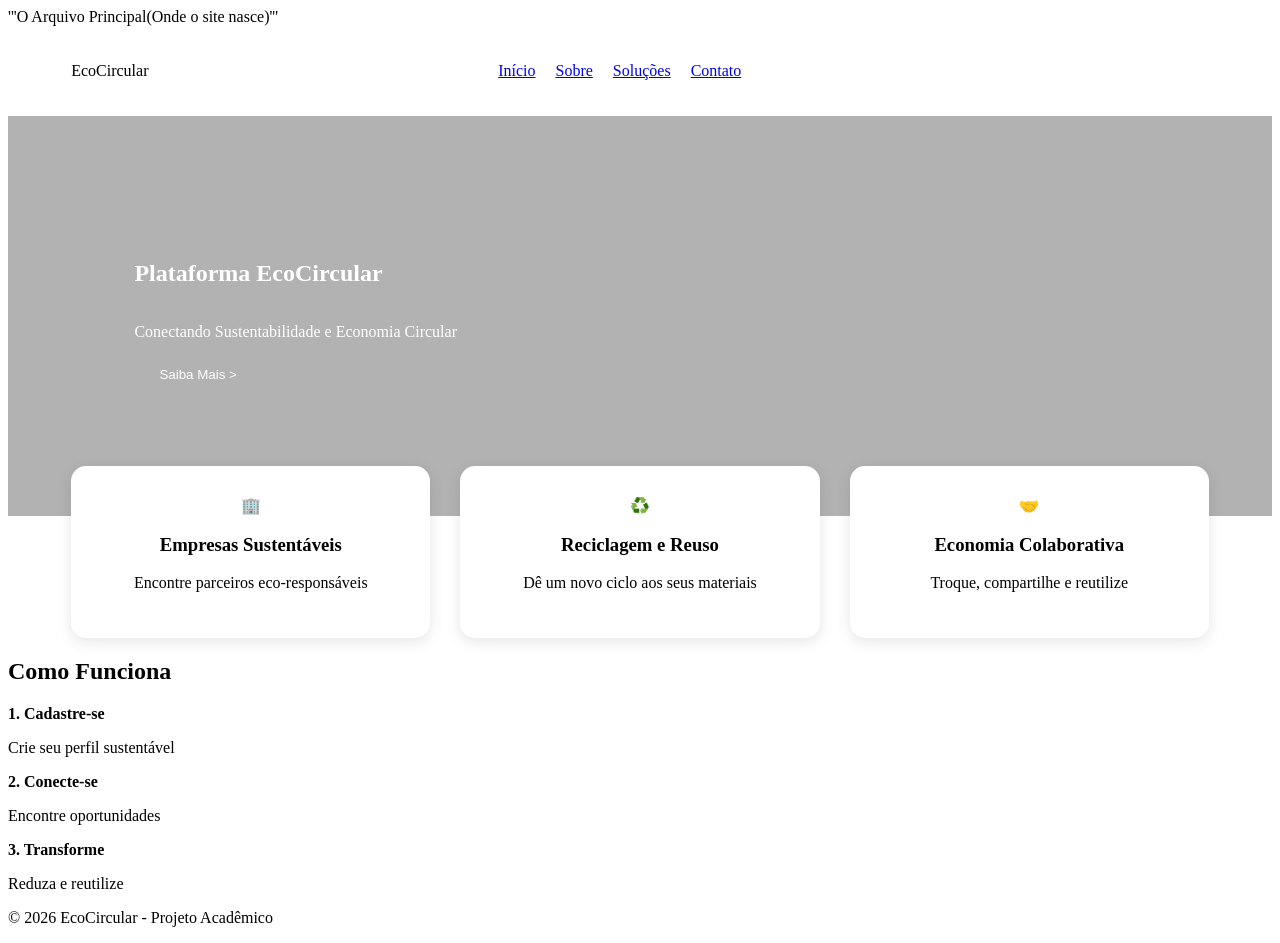
==== Index.html @ 19d4e974 "Add files via upload" ====
'''O Arquivo Principal(Onde o site nasce)'''
<!DOCTYPE html>
<html lang="pt-br">
<head>
    <meta charset="UTF-8">
    <meta name="viewport" content="width=device-width, initial-scale=1.0">
    <title>EcoCircular | Plataforma de Economia Circular</title>
    <link rel="stylesheet" href="style.css">
</head>
<body>

    <header class="navbar">
        <div class="logo">Eco<span>Circular</span></div>
        <nav>
            <ul>
                <li><a href="#">Início</a></li>
                <li><a href="#">Sobre</a></li>
                <li><a href="#">Soluções</a></li>
                <li><a href="#">Contato</a></li>
            </ul>
        </nav>
        <button class="btn-user">Área do Usuário ></button>
    </header>

    <main>
        <section class="hero">
            <h1>Plataforma EcoCircular</h1>
            <p>Conectando Sustentabilidade e Economia Circular</p>
            <button class="btn-main">Saiba Mais ></button>
        </section>

        <section class="container-cards">
            <div class="card">
                <div class="icon">🏢</div>
                <h3>Empresas Sustentáveis</h3>
                <p>Encontre parceiros eco-responsáveis</p>
            </div>
            <div class="card">
                <div class="icon">♻️</div>
                <h3>Reciclagem e Reuso</h3>
                <p>Dê um novo ciclo aos seus materiais</p>
            </div>
            <div class="card">
                <div class="icon">🤝</div>
                <h3>Economia Colaborativa</h3>
                <p>Troque, compartilhe e reutilize</p>
            </div>
        </section>

        <section class="como-funciona">
            <h2>Como Funciona</h2>
            <div class="passos">
                <div class="passo"><strong>1. Cadastre-se</strong><p>Crie seu perfil sustentável</p></div>
                <div class="passo"><strong>2. Conecte-se</strong><p>Encontre oportunidades</p></div>
                <div class="passo"><strong>3. Transforme</strong><p>Reduza e reutilize</p></div>
            </div>
        </section>
    </main>

    <footer>
        <p>&copy; 2026 EcoCircular - Projeto Acadêmico</p>
    </footer>

</body>
</html>
---- style.css ----
/* Estilo do Header */
.navbar {
    display: flex;
    justify-content: space-between;
    align-items: center;
    padding: 20px 5%;
    background: var(--branco);
}

.navbar ul {
    display: flex;
    list-style: none;
    gap: 20px;
}

/* Banner Hero */
.hero {
    background: linear-gradient(rgba(0,0,0,0.3), rgba(0,0,0,0.3)), url('assets/background.jpg');
    background-size: cover;
    height: 400px;
    display: flex;
    flex-direction: column;
    justify-content: center;
    align-items: flex-start;
    padding-left: 10%;
    color: white;
}

/* Container de Cards (O segredo do alinhamento) */
.container-cards {
    display: flex;
    justify-content: center;
    gap: 30px;
    margin-top: -50px; /* Faz os cards subirem um pouco sobre o banner */
    padding: 0 5%;
}

.card {
    background: white;
    padding: 30px;
    border-radius: 15px;
    text-align: center;
    box-shadow: 0 4px 15px rgba(0,0,0,0.1);
    flex: 1;
}

/* Botões Arredondados */
button {
    cursor: pointer;
    border: none;
    border-radius: 25px;
    padding: 10px 25px;
    transition: 0.3s;
}

.btn-main { background: var(--verde-escuro); color: white; }
.btn-user { background: var(--verde-claro); color: white; }
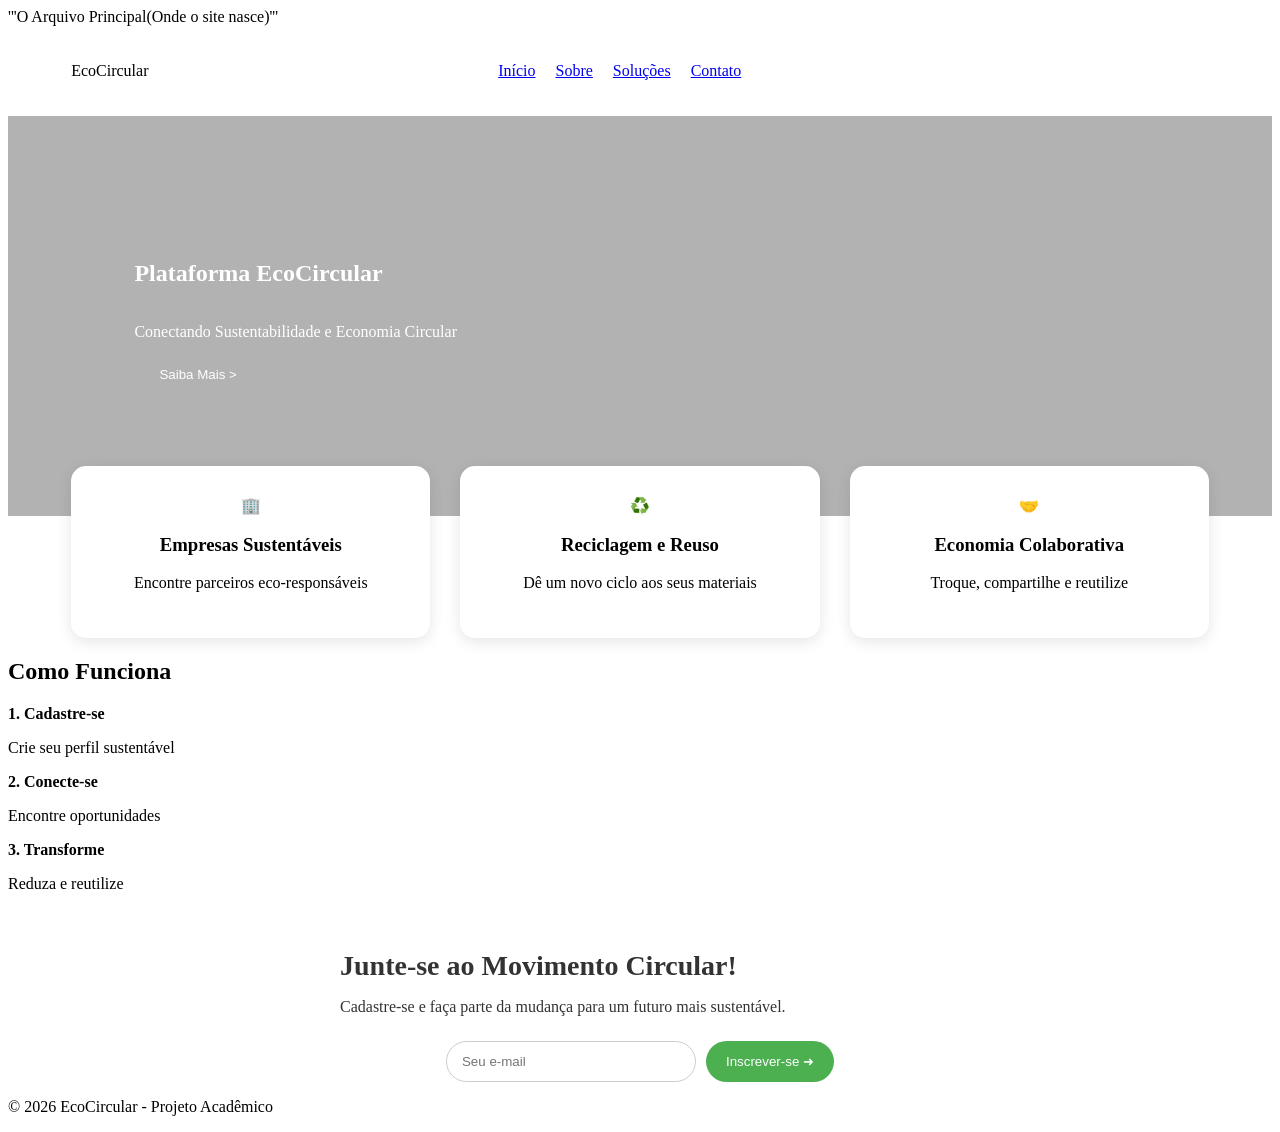
==== commit e0058d56: "Atualização "Pessoa 5" Foi adicionado o campo E-mail e todas as suas funções; Alterações feitas nas" ====
--- a/Index.html
+++ b/Index.html
@@ -6,7 +6,10 @@
     <meta name="viewport" content="width=device-width, initial-scale=1.0">
     <title>EcoCircular | Plataforma de Economia Circular</title>
     <link rel="stylesheet" href="style.css">
+
+
 </head>
+
 <body>
 
     <header class="navbar">
@@ -56,6 +59,18 @@
             </div>
         </section>
     </main>
+    <br>
+        <section class="cta">
+  <div class="cta-container">
+    <h2>Junte-se ao Movimento Circular!</h2>
+    <p>Cadastre-se e faça parte da mudança para um futuro mais sustentável.</p>
+
+    <form class="cta-form">
+      <input type="email" placeholder="Seu e-mail" required>
+      <button type="submit">Inscrever-se ➜</button>
+    </form>
+  </div>
+</section>
 
     <footer>
         <p>&copy; 2026 EcoCircular - Projeto Acadêmico</p>
--- a/style.css
+++ b/style.css
@@ -55,3 +55,62 @@
 
 .btn-main { background: var(--verde-escuro); color: white; }
 .btn-user { background: var(--verde-claro); color: white; }
+
+.cta {
+  background: none;
+}
+
+.cta-container {
+  max-width: 600px;
+  margin: 0 auto;
+}
+
+.cta h2 {
+  font-size: 28px;
+  margin-bottom: 10px;
+}
+
+.cta p {
+  font-size: 16px;
+  margin-bottom: 25px;
+}
+
+.cta-form {
+  display: flex;
+  justify-content: center;
+  gap: 10px;
+  flex-wrap: wrap;
+}
+
+.cta-form input {
+  padding: 12px 15px;
+  border: none;
+  border-radius: 25px;
+  width: 250px;
+  outline: none;
+}
+
+.cta-form button {
+  padding: 12px 20px;
+  border: none;
+  border-radius: 25px;
+  background-color: #1b5e20;
+  color: white;
+  cursor: pointer;
+  transition: 0.3s;
+}
+
+.cta-form button:hover {
+  background-color: #144d17;
+}
+.cta {
+  background: #fff;
+  color: #333; /* importante mudar a cor do texto */
+}
+.cta-form input {
+  border: 1px solid #ccc;
+}
+
+.cta-form button {
+  background-color: #4CAF50;
+}
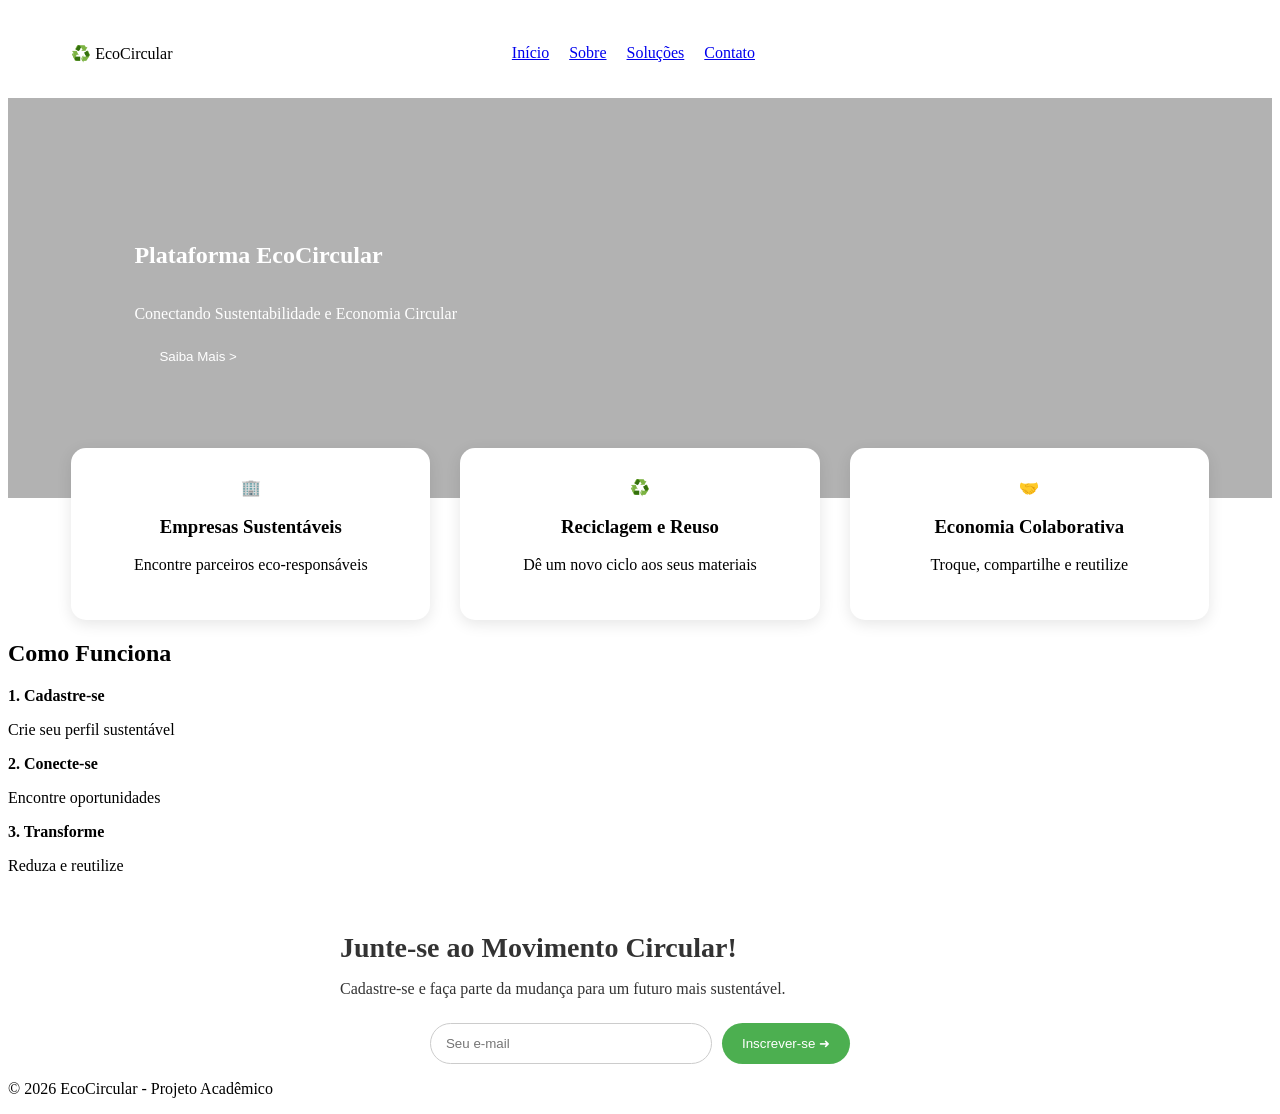
==== commit 859d5f44: "atualização do menu e logo oficial" ====
--- a/Index.html
+++ b/Index.html
@@ -1,4 +1,3 @@
-'''O Arquivo Principal(Onde o site nasce)'''
 <!DOCTYPE html>
 <html lang="pt-br">
 <head>
@@ -13,7 +12,10 @@
 <body>
 
     <header class="navbar">
-        <div class="logo">Eco<span>Circular</span></div>
+        <div class="logo">
+            <span class="logo-icone">♻️</span>
+            Eco<span>Circular</span>
+        </div>
         <nav>
             <ul>
                 <li><a href="#">Início</a></li>
@@ -22,7 +24,7 @@
                 <li><a href="#">Contato</a></li>
             </ul>
         </nav>
-        <button class="btn-user">Área do Usuário ></button>
+        <button class="btn-user">Área do Usuário ›</button>
     </header>
 
     <main>
@@ -77,4 +79,4 @@
     </footer>
 
 </body>
-</html>+</html>
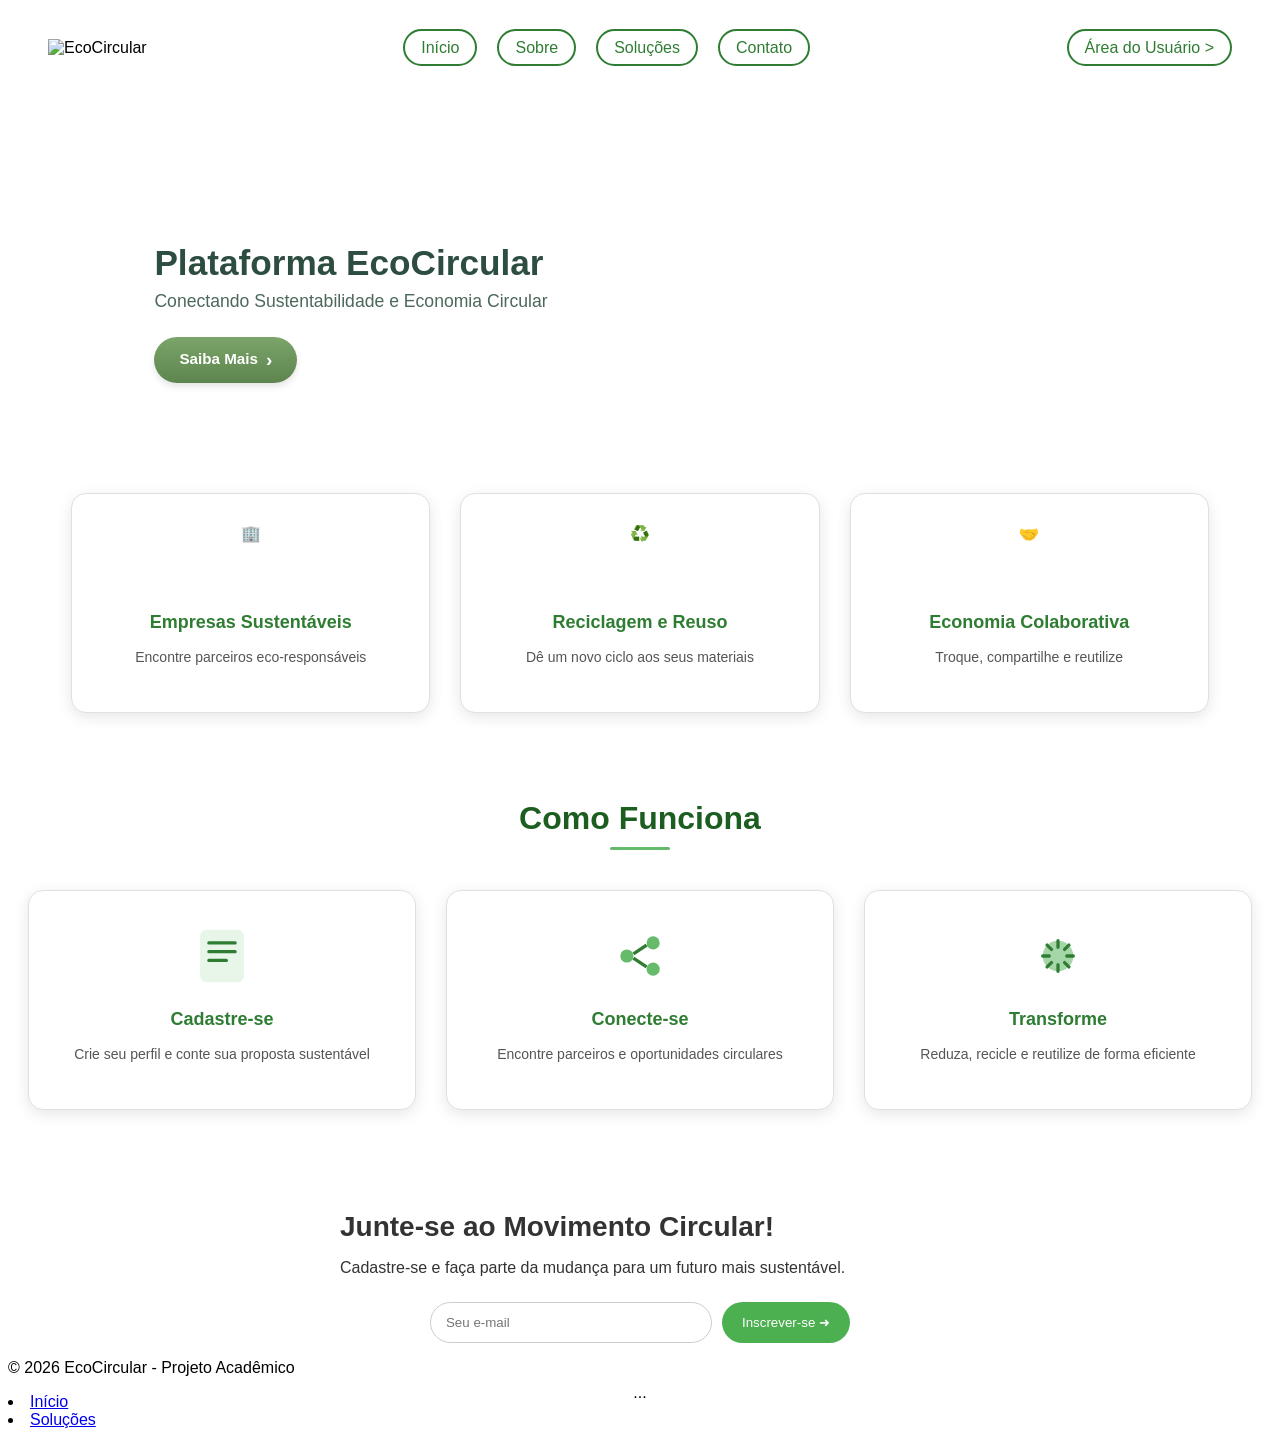
==== commit cd870c62: "Add files via upload" ====
--- a/Index.html
+++ b/Index.html
@@ -1,3 +1,4 @@
+
 <!DOCTYPE html>
 <html lang="pt-br">
 <head>
@@ -5,34 +6,34 @@
     <meta name="viewport" content="width=device-width, initial-scale=1.0">
     <title>EcoCircular | Plataforma de Economia Circular</title>
     <link rel="stylesheet" href="style.css">
-
-
 </head>
 
 <body>
 
+  <div class="overlay"></div>
+
     <header class="navbar">
-        <div class="logo">
-            <span class="logo-icone">♻️</span>
-            Eco<span>Circular</span>
-        </div>
+        <div class="logo"><img src="img/logoeco.jpeg" alt="EcoCircular" class="logo-img"></div>
+        
         <nav>
             <ul>
                 <li><a href="#">Início</a></li>
                 <li><a href="#">Sobre</a></li>
                 <li><a href="#">Soluções</a></li>
                 <li><a href="#">Contato</a></li>
-            </ul>
+           </ul>
         </nav>
-        <button class="btn-user">Área do Usuário ›</button>
+       <ul> <li><a href="#">Área do Usuário ></a></li> </ul>
     </header>
 
     <main>
-        <section class="hero">
-            <h1>Plataforma EcoCircular</h1>
-            <p>Conectando Sustentabilidade e Economia Circular</p>
-            <button class="btn-main">Saiba Mais ></button>
-        </section>
+     <section class="hero-section">
+          <div class="bloco-conteudo-ecocircular">
+               <h1 class="titulo-plataforma">Plataforma EcoCircular</h1>
+               <p class="subtitulo-plataforma">Conectando Sustentabilidade e Economia Circular</p>
+               <a href="#" class="botao-saiba-mais">Saiba Mais<span class="seta-botao">&rsaquo;</span></a>
+          </div>
+    </section>
 
         <section class="container-cards">
             <div class="card">
@@ -52,16 +53,55 @@
             </div>
         </section>
 
-        <section class="como-funciona">
-            <h2>Como Funciona</h2>
-            <div class="passos">
-                <div class="passo"><strong>1. Cadastre-se</strong><p>Crie seu perfil sustentável</p></div>
-                <div class="passo"><strong>2. Conecte-se</strong><p>Encontre oportunidades</p></div>
-                <div class="passo"><strong>3. Transforme</strong><p>Reduza e reutilize</p></div>
-            </div>
-        </section>
+          <section class="como-funciona">
+  <h2>Como Funciona</h2>
+
+  <div class="cards">
+    <!-- Card 1 -->
+    <div class="card">
+      <div class="icon">
+        <svg viewBox="0 0 64 64">
+          <rect x="12" y="8" width="40" height="48" rx="6" fill="#E8F5E9"/>
+          <path d="M20 20h24M20 28h24M20 36h16" stroke="#2E7D32" stroke-width="3" stroke-linecap="round"/>
+        </svg>
+      </div>
+      <h3>Cadastre-se</h3>
+      <p>Crie seu perfil e conte sua proposta sustentável</p>
+    </div>
+
+    <!-- Card 2 -->
+    <div class="card">
+      <div class="icon">
+        <svg viewBox="0 0 64 64">
+          <circle cx="20" cy="32" r="6" fill="#66BB6A"/>
+          <circle cx="44" cy="20" r="6" fill="#66BB6A"/>
+          <circle cx="44" cy="44" r="6" fill="#66BB6A"/>
+          <line x1="26" y1="30" x2="38" y2="22" stroke="#2E7D32" stroke-width="3"/>
+          <line x1="26" y1="34" x2="38" y2="42" stroke="#2E7D32" stroke-width="3"/>
+        </svg>
+      </div>
+      <h3>Conecte-se</h3>
+      <p>Encontre parceiros e oportunidades circulares</p>
+    </div>
+
+    <!-- Card 3 -->
+    <div class="card">
+      <div class="icon">
+        <svg viewBox="0 0 64 64">
+          <circle cx="32" cy="32" r="14" fill="#A5D6A7"/>
+          <path d="M32 18v6M32 40v6M18 32h6M40 32h6M22 22l4 4M38 38l4 4M22 42l4-4M38 26l4-4"
+                stroke="#2E7D32" stroke-width="3" stroke-linecap="round"/>
+        </svg>
+      </div>
+      <h3>Transforme</h3>
+      <p>Reduza, recicle e reutilize de forma eficiente</p>
+    </div>
+  </div>
+</section>
+
     </main>
     <br>
+    
         <section class="cta">
   <div class="cta-container">
     <h2>Junte-se ao Movimento Circular!</h2>
@@ -78,5 +118,25 @@
         <p>&copy; 2026 EcoCircular - Projeto Acadêmico</p>
     </footer>
 
+    </div>
+    <li><a href="#inicio">Início</a></li>
+<li><a href="#soluções">Soluções</a></li>
+
+<section id="soluções" class="container-cards"> ... </section>
+<script>
+    const btnInscricao = document.querySelector('.botao-inscrever'); // Ajuste a classe conforme seu CSS
+    if(btnInscricao) {
+        btnInscricao.addEventListener('click', function(e) {
+            e.preventDefault();
+            const email = document.querySelector('input[type="email"]').value;
+            if(email) {
+                alert('Obrigado! Enviaremos as novidades da EcoCircular para: ' + email);
+            } else {
+                alert('Por favor, insira um e-mail válido.');
+            }
+        });
+    }
+</script>
+
 </body>
-</html>
+</html>
--- a/style.css
+++ b/style.css
@@ -1,10 +1,28 @@
-/* Estilo do Header */
+
+body {
+    font-family: Arial, Helvetica, sans-serif;
+
+  
+  background-image: url('img/fundoSite.jpeg');
+  background-size: cover;
+  border-radius: 15px;
+  background-position: center;
+  background-attachment: fixed;
+
+
+.overlay {
+  background: rgba(255, 255, 255, 0.85);  
+}
+}
+
+.logo-img {
+    width: 250px; 
+}
 .navbar {
     display: flex;
     justify-content: space-between;
     align-items: center;
-    padding: 20px 5%;
-    background: var(--branco);
+    padding: 15px 40px;
 }
 
 .navbar ul {
@@ -12,26 +30,135 @@
     list-style: none;
     gap: 20px;
 }
-
-/* Banner Hero */
-.hero {
-    background: linear-gradient(rgba(0,0,0,0.3), rgba(0,0,0,0.3)), url('assets/background.jpg');
-    background-size: cover;
-    height: 400px;
+.navbar a:hover {
+    background-color: #2e7d32;
+    color: white;
+}
+
+.navbar a {
+    text-decoration: none;
+    color: #2e7d32;
+    border: 2px solid #2e7d32;
+    padding: 8px 16px;
+    border-radius: 20px;
+    transition: 0.3s;
+}
+
+.navbar a:hover {
+    background-color: #2e7d32;
+    color: white;
+}
+
+.nav {
+  
     display: flex;
-    flex-direction: column;
-    justify-content: center;
-    align-items: flex-start;
-    padding-left: 10%;
+    gap: 20px;
+}
+
+.nav a {
+    text-decoration: none;
+    color: #333;
+    font-weight: 500;
+    padding: 8px 14px;
+    border-radius: 8px;
+    transition: 0.3s;
+}
+
+nav a:hover {
+    background-color: #2e7d32;
     color: white;
 }
 
-/* Container de Cards (O segredo do alinhamento) */
+nav a {
+    text-decoration: none;
+    color: #2e7d32;
+    border: 2px solid #2e7d32;
+    padding: 8px 16px;
+    border-radius: 20px;
+    transition: 0.3s;
+}
+
+nav a:hover {
+    background-color: #2e7d32;
+    color: white;
+}
+
+.hero-section {
+  
+  background-image: url('img/fundoHero.jpeg'); 
+  background-size: cover; 
+  background-position: center; 
+  min-height: 450px; 
+  display: flex;
+  align-items: center;
+  padding-left: 10%; 
+  width: 100%;
+}
+
+.hero-content {
+  
+  max-width: 500px;
+}
+
+.bloco-conteudo-ecocircular {
+  
+  font-family: 'Poppins', sans-serif;
+  text-align: left; 
+  padding: 20px;
+}
+
+
+.titulo-plataforma {
+  font-weight: 600; 
+  font-size: 2.2rem; 
+  color: #2e4d41; 
+  margin-top: 0;
+  margin-bottom: 8px; 
+}
+
+.subtitulo-plataforma {
+  font-weight: 400; 
+  font-size: 1.1rem; 
+  color: #4c685b; 
+  margin-top: 0;
+  margin-bottom: 25px; 
+}
+
+
+.botao-saiba-mais {
+  display: inline-block;
+  text-decoration: none;
+  border-radius: 50px; 
+  background-image: linear-gradient(180deg, #7ba56a 0%, #5d844e 100%);
+  color: #ffffff; 
+  font-family: 'Montserrat', sans-serif; 
+  font-weight: 700; 
+  font-size: 0.95rem; 
+  padding: 12px 25px;
+  box-shadow: 0 4px 6px rgba(0, 0, 0, 0.1);
+  transition: all 0.3s ease;
+}
+
+.botao-saiba-mais:hover {
+ 
+  background-image: linear-gradient(180deg, #8cb67b 0%, #6a955a 100%);
+  box-shadow: 0 6px 10px rgba(0, 0, 0, 0.15);
+  transform: translateY(-1px); 
+}
+
+
+.seta-botao {
+  margin-left: 8px; 
+  font-size: 1.2rem;
+  vertical-align: middle;
+}
+
+
 .container-cards {
     display: flex;
     justify-content: center;
     gap: 30px;
-    margin-top: -50px; /* Faz os cards subirem um pouco sobre o banner */
+    margin-top: -45px; 
     padding: 0 5%;
 }
 
@@ -44,7 +171,7 @@
     flex: 1;
 }
 
-/* Botões Arredondados */
+
 button {
     cursor: pointer;
     border: none;
@@ -55,6 +182,75 @@
 
 .btn-main { background: var(--verde-escuro); color: white; }
 .btn-user { background: var(--verde-claro); color: white; }
+
+.como-funciona {
+  padding: 60px 20px;
+  
+  text-align: center;
+  background: linear-gradient(180deg,);
+}
+
+.como-funciona h2 {
+  font-size: 32px;
+  margin-bottom: 40px;
+  color: #1b5e20;
+  position: relative;
+}
+
+.como-funciona h2::after {
+  content: "";
+  display: block;
+  width: 60px;
+  height: 3px;
+  background: #66bb6a;
+  margin: 10px auto 0;
+  border-radius: 2px;
+}
+
+.cards {
+  display: flex;
+  justify-content: center;
+  gap: 30px;
+  flex-wrap: wrap;
+}
+
+.card {
+  background: white;
+  border-radius: 15px;
+  padding: 30px;
+  width: 260px;
+  box-shadow: 0 4px 15px rgba(0,0,0,0.1);
+  transition: all 0.3s ease;
+  border: 1px solid #e0e0e0;
+}
+
+.card:hover {
+  transform: translateY(-8px);
+  box-shadow: 0 10px 25px rgba(0,0,0,0.12);
+}
+
+.icon {
+  width: 70px;
+  height: 70px;
+  margin: 0 auto 15px;
+}
+
+.icon svg {
+  width: 100%;
+  height: 100%;
+}
+
+.card h3 {
+  font-size: 18px;
+  color: #2e7d32;
+  margin-bottom: 10px;
+}
+
+.card p {
+  font-size: 14px;
+  color: #555;
+  line-height: 1.5;
+}
 
 .cta {
   background: none;
@@ -104,8 +300,8 @@
   background-color: #144d17;
 }
 .cta {
-  background: #fff;
-  color: #333; /* importante mudar a cor do texto */
+  background: transparent;
+  color: #333; 
 }
 .cta-form input {
   border: 1px solid #ccc;
@@ -113,4 +309,22 @@
 
 .cta-form button {
   background-color: #4CAF50;
-}+}
+html { scroll-behavior: smooth; }
+.card {
+    transition: transform 0.3s ease, box-shadow 0.3s ease;
+    cursor: pointer;
+}
+
+.card:hover {
+    transform: translateY(-10px); /* O card sobe levemente */
+    box-shadow: 0 10px 20px rgba(0,0,0,0.2);
+    border: 1px solid #66BB6A;
+}
+@media (max-width: 768px) {
+    .container-cards, .passos {
+        flex-direction: column;
+        align-items: center;
+    }
+}
+
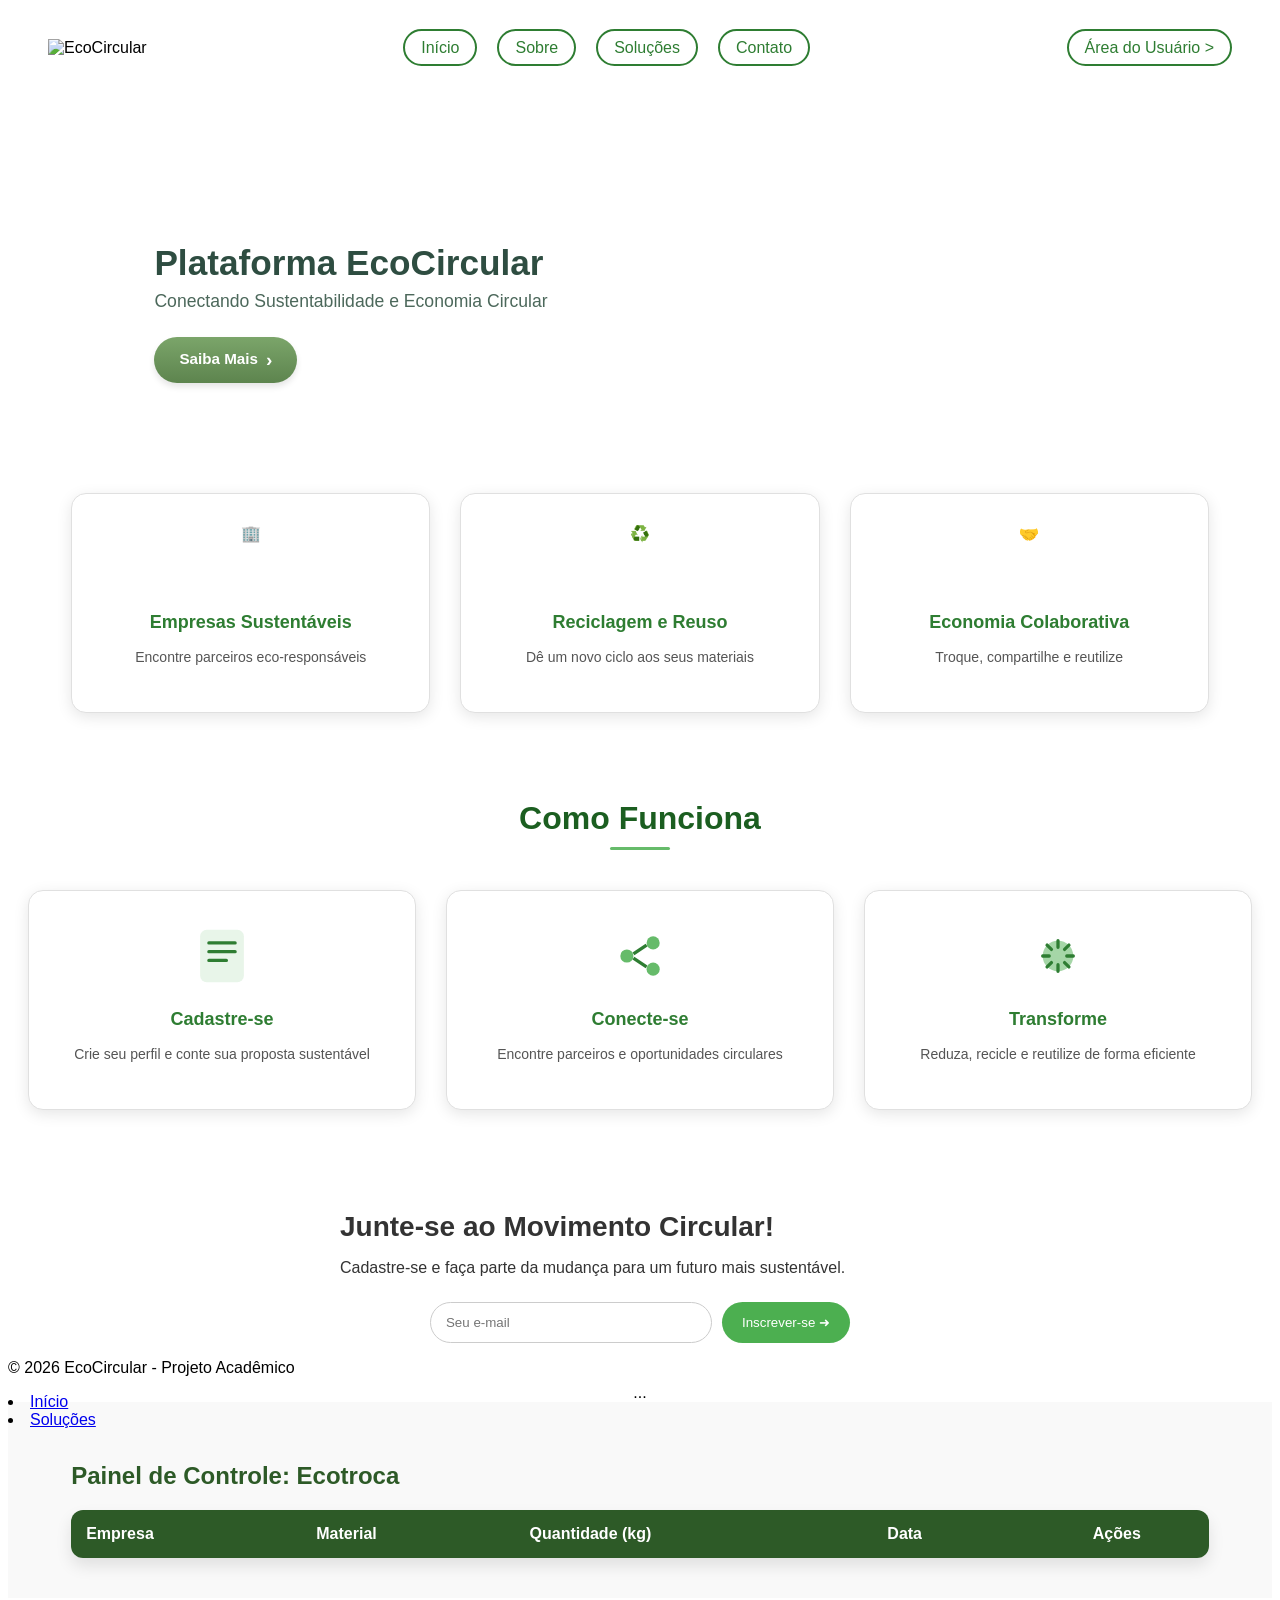
==== commit a91634ad: "Add files via upload" ====
--- a/Index.html
+++ b/Index.html
@@ -17,15 +17,17 @@
         
         <nav>
             <ul>
-                <li><a href="#">Início</a></li>
-                <li><a href="#">Sobre</a></li>
-                <li><a href="#">Soluções</a></li>
-                <li><a href="#">Contato</a></li>
+                <li><a href="inicio.html">Início</a></li>
+                <li><a href="sobre.html">Sobre</a></li>
+                <li><a href="solucoes.html">Soluções</a></li>
+                <li><a href="contato.html">Contato</a></li>
            </ul>
         </nav>
-       <ul> <li><a href="#">Área do Usuário ></a></li> </ul>
+       <ul> <li><a href="#cadastro">Área do Usuário ></a></li> </ul>
     </header>
 
+<footer>
+    </footer>
     <main>
      <section class="hero-section">
           <div class="bloco-conteudo-ecocircular">
@@ -138,5 +140,27 @@
     }
 </script>
 
+<section class="container-dados" style="padding: 40px 5%; background-color: #f9f9f9;">
+    <h2 style="color: #2D5A27; margin-bottom: 20px;">Painel de Controle: Ecotroca</h2>
+    
+    <div style="overflow-x: auto; background: white; border-radius: 12px; box-shadow: 0 8px 16px rgba(0,0,0,0.1);">
+        <table style="width: 100%; border-collapse: collapse; text-align: left;">
+            <thead>
+                <tr style="background-color: #2D5A27; color: white;">
+                    <th style="padding: 15px;">Empresa</th>
+                    <th style="padding: 15px;">Material</th>
+                    <th style="padding: 15px;">Quantidade (kg)</th>
+                    <th style="padding: 15px;">Data</th>
+                    <th style="padding: 15px; text-align: center;">Ações</th>
+                </tr>
+            </thead>
+            <tbody id="tabela-corpo">
+                </tbody>
+        </table>
+    </div>
+</section>
+
+<script src="script.js"></script>
+
 </body>
 </html>
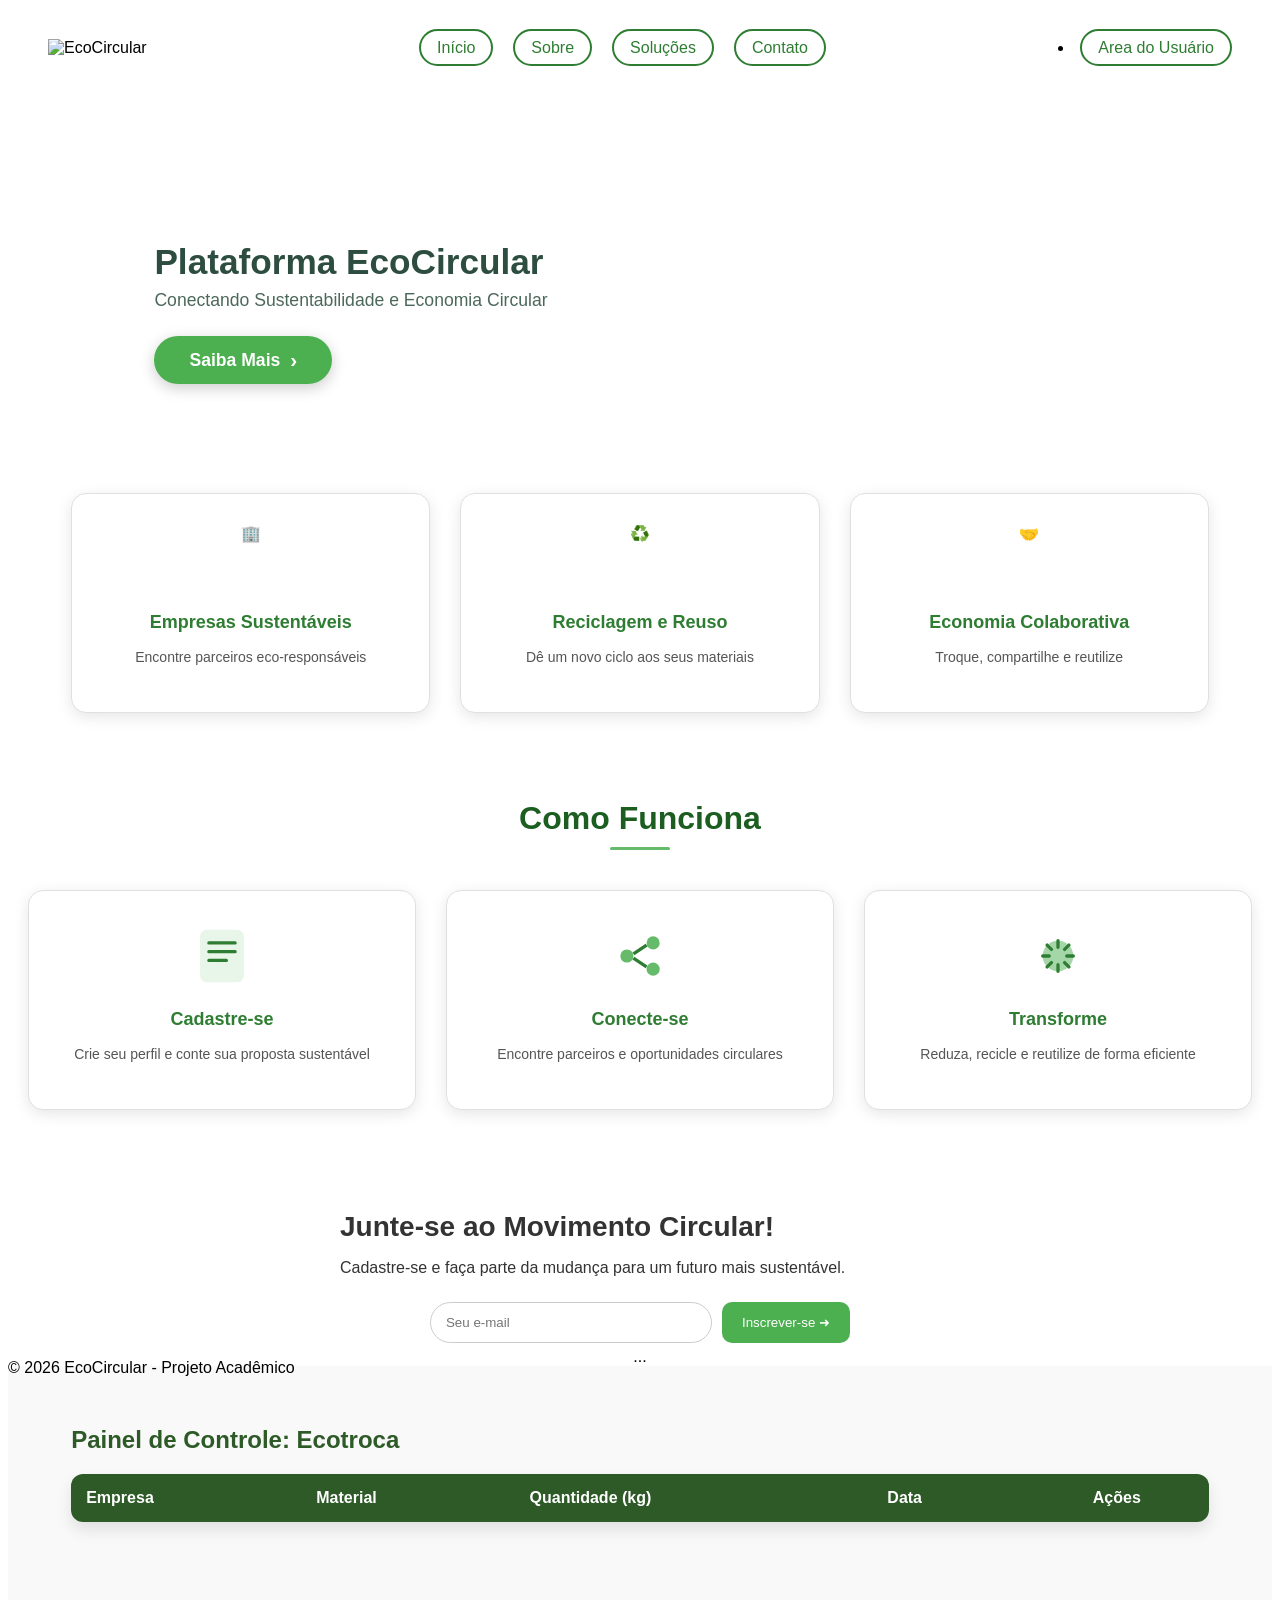
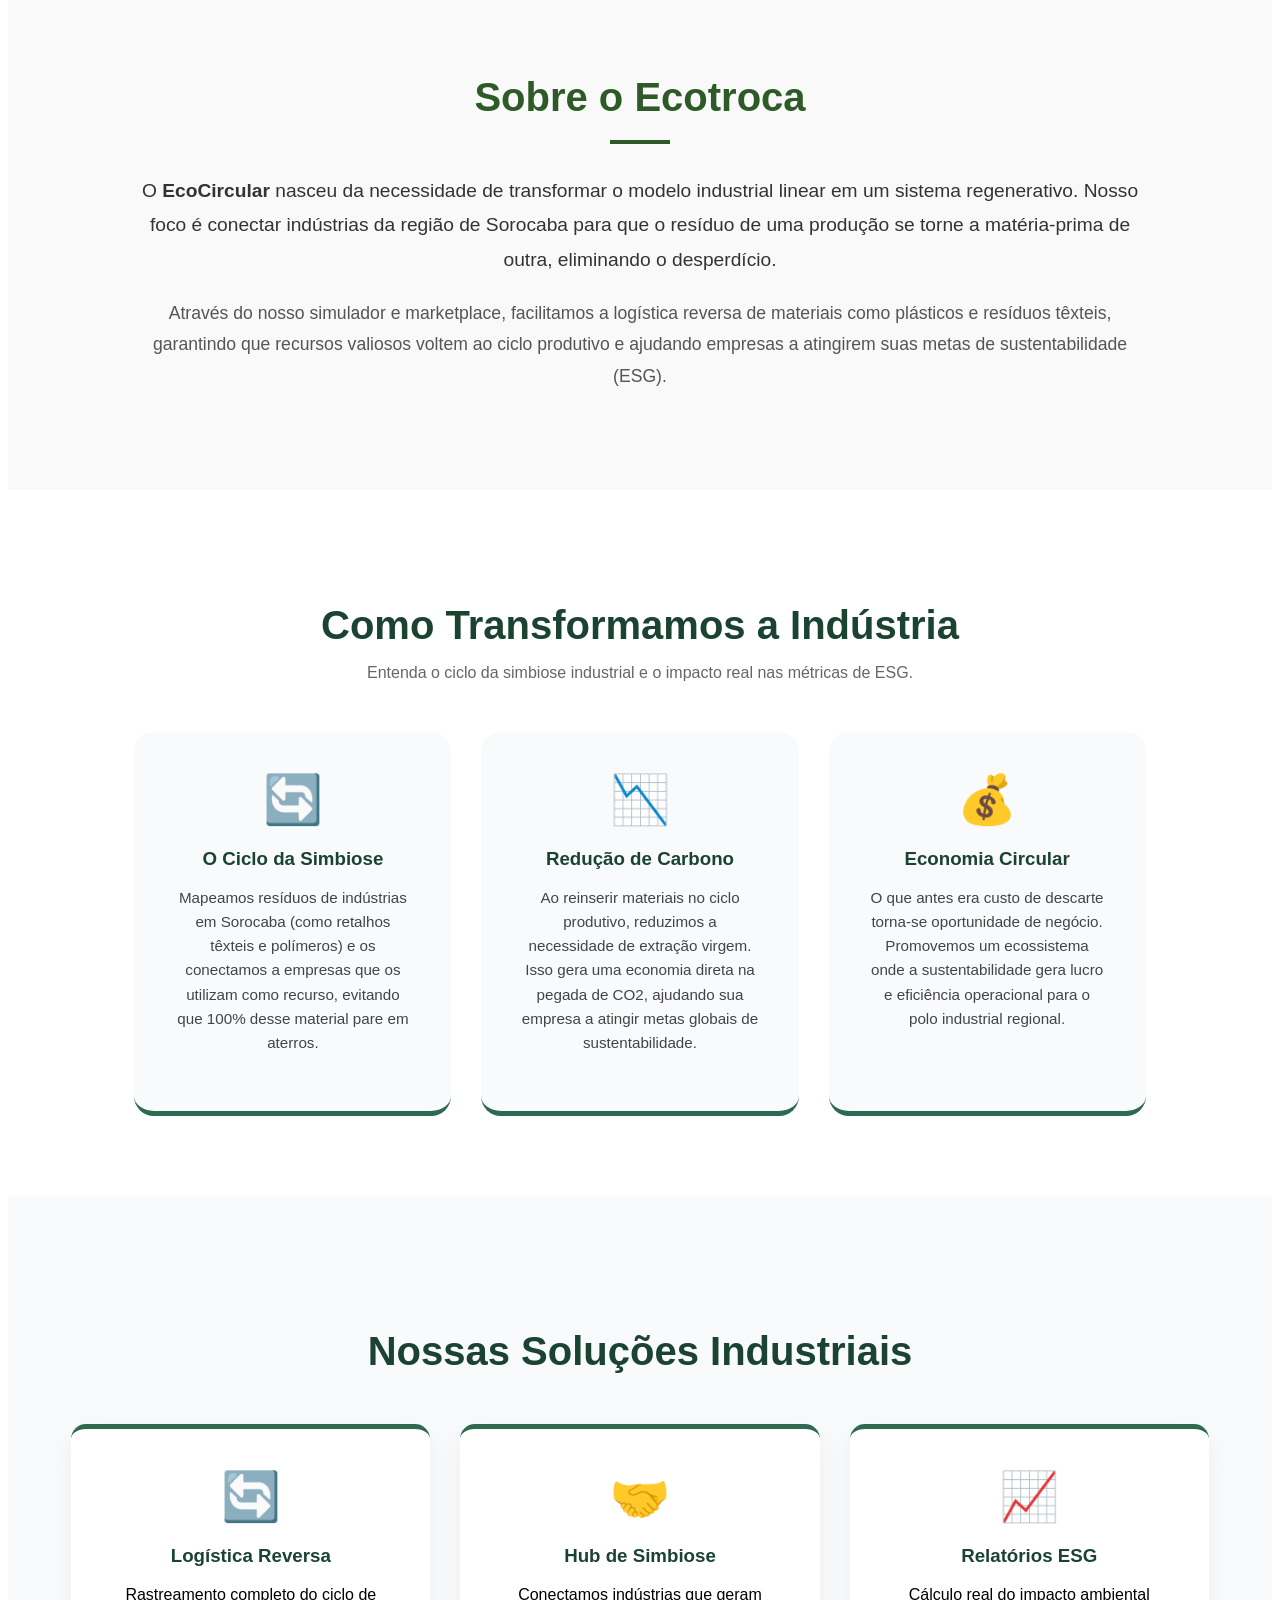
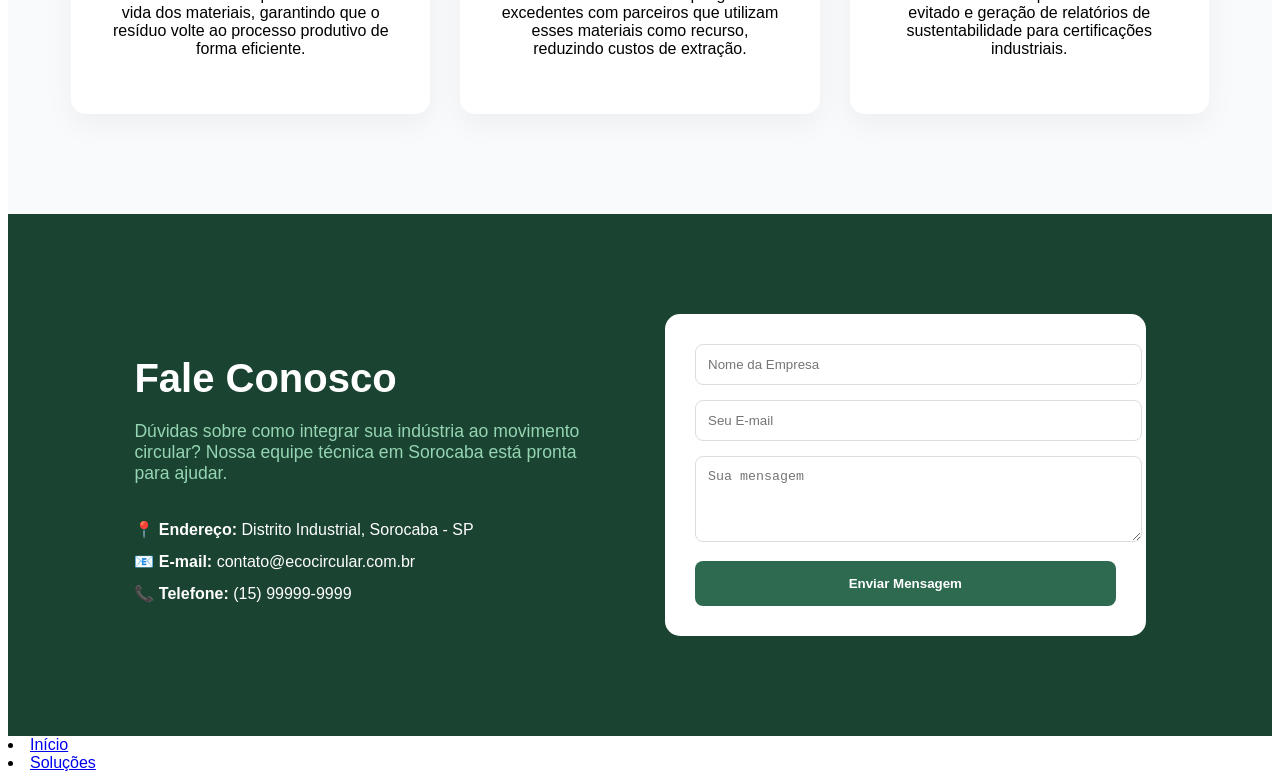
==== commit 980cf3c4: "Add files via upload" ====
--- a/Index.html
+++ b/Index.html
@@ -17,13 +17,13 @@
         
         <nav>
             <ul>
-                <li><a href="inicio.html">Início</a></li>
-                <li><a href="sobre.html">Sobre</a></li>
-                <li><a href="solucoes.html">Soluções</a></li>
-                <li><a href="contato.html">Contato</a></li>
+                <li><a href="#inicio">Início</a></li>
+                <li><a href="#sobre">Sobre</a></li>
+                <li><a href="#solucoes">Soluções</a></li>
+                <li><a href="#contato">Contato</a></li>
            </ul>
         </nav>
-       <ul> <li><a href="#cadastro">Área do Usuário ></a></li> </ul>
+       <li><a href="usuario.html" class="btn-dashboard">Area do Usuário</a></li>
     </header>
 
 <footer>
@@ -33,7 +33,7 @@
           <div class="bloco-conteudo-ecocircular">
                <h1 class="titulo-plataforma">Plataforma EcoCircular</h1>
                <p class="subtitulo-plataforma">Conectando Sustentabilidade e Economia Circular</p>
-               <a href="#" class="botao-saiba-mais">Saiba Mais<span class="seta-botao">&rsaquo;</span></a>
+              <a href="#saiba-mais" class="btn-verde-arredondado">Saiba Mais<span class="seta">›</span></a>
           </div>
     </section>
 
@@ -121,8 +121,7 @@
     </footer>
 
     </div>
-    <li><a href="#inicio">Início</a></li>
-<li><a href="#soluções">Soluções</a></li>
+
 
 <section id="soluções" class="container-cards"> ... </section>
 <script>
@@ -162,5 +161,105 @@
 
 <script src="script.js"></script>
 
+<section id="sobre" style="padding: 80px 10%; background-color: #f9f9f9;">
+    <div style="max-width: 1000px; margin: 0 auto; text-align: center;">
+        <h2 style="color: #2D5A27; font-size: 2.5rem; margin-bottom: 20px;">Sobre o Ecotroca</h2>
+        <div style="width: 60px; height: 4px; background: #2D5A27; margin: 0 auto 30px;"></div>
+        
+        <p style="font-size: 1.2rem; line-height: 1.8; color: #333; margin-bottom: 20px;">
+            O <strong>EcoCircular</strong> nasceu da necessidade de transformar o modelo industrial linear em um sistema regenerativo. Nosso foco é conectar indústrias da região de Sorocaba para que o resíduo de uma produção se torne a matéria-prima de outra, eliminando o desperdício.
+        </p>
+
+        <p style="font-size: 1.1rem; line-height: 1.8; color: #555;">
+            Através do nosso simulador e marketplace, facilitamos a logística reversa de materiais como plásticos e resíduos têxteis, garantindo que recursos valiosos voltem ao ciclo produtivo e ajudando empresas a atingirem suas metas de sustentabilidade (ESG).
+        </p>
+    </div>
+</section>
+
+<section id="saiba-mais" class="detalhes-projeto">
+    <div class="container">
+        <h2 class="titulo-sessao">Como Transformamos a Indústria</h2>
+        <p class="subtitulo">Entenda o ciclo da simbiose industrial e o impacto real nas métricas de ESG.</p>
+
+        <div class="grid-detalhes">
+            <div class="card-detalhe">
+                <div class="icon-box">🔄</div>
+                <h3>O Ciclo da Simbiose</h3>
+                <p>Mapeamos resíduos de indústrias em Sorocaba (como retalhos têxteis e polímeros) e os conectamos a empresas que os utilizam como recurso, evitando que 100% desse material pare em aterros.</p>
+            </div>
+
+            <div class="card-detalhe">
+                <div class="icon-box">📉</div>
+                <h3>Redução de Carbono</h3>
+                <p>Ao reinserir materiais no ciclo produtivo, reduzimos a necessidade de extração virgem. Isso gera uma economia direta na pegada de CO2, ajudando sua empresa a atingir metas globais de sustentabilidade.</p>
+            </div>
+
+            <div class="card-detalhe">
+                <div class="icon-box">💰</div>
+                <h3>Economia Circular</h3>
+                <p>O que antes era custo de descarte torna-se oportunidade de negócio. Promovemos um ecossistema onde a sustentabilidade gera lucro e eficiência operacional para o polo industrial regional.</p>
+            </div>
+        </div>
+    </div>
+</section>
+
+<section id="solucoes" style="padding: 100px 5%; background-color: #f8fafc;">
+    <h2 style="text-align: center; color: #1b4332; font-size: 2.5rem; margin-bottom: 50px;">Nossas Soluções Industriais</h2>
+    
+    <div style="display: grid; grid-template-columns: repeat(auto-fit, minmax(300px, 1fr)); gap: 30px; max-width: 1200px; margin: 0 auto;">
+        
+        <div style="background: white; padding: 40px; border-radius: 15px; box-shadow: 0 10px 30px rgba(0,0,0,0.05); text-align: center; border-top: 5px solid #2d6a4f;">
+            <div style="font-size: 3rem; margin-bottom: 20px;">🔄</div>
+            <h3 style="color: #1b4332;">Logística Reversa</h3>
+            <p>Rastreamento completo do ciclo de vida dos materiais, garantindo que o resíduo volte ao processo produtivo de forma eficiente.</p>
+        </div>
+
+        <div style="background: white; padding: 40px; border-radius: 15px; box-shadow: 0 10px 30px rgba(0,0,0,0.05); text-align: center; border-top: 5px solid #2d6a4f;">
+            <div style="font-size: 3rem; margin-bottom: 20px;">🤝</div>
+            <h3 style="color: #1b4332;">Hub de Simbiose</h3>
+            <p>Conectamos indústrias que geram excedentes com parceiros que utilizam esses materiais como recurso, reduzindo custos de extração.</p>
+        </div>
+
+        <div style="background: white; padding: 40px; border-radius: 15px; box-shadow: 0 10px 30px rgba(0,0,0,0.05); text-align: center; border-top: 5px solid #2d6a4f;">
+            <div style="font-size: 3rem; margin-bottom: 20px;">📈</div>
+            <h3 style="color: #1b4332;">Relatórios ESG</h3>
+            <p>Cálculo real do impacto ambiental evitado e geração de relatórios de sustentabilidade para certificações industriais.</p>
+        </div>
+
+    </div>
+</section>
+
+<section id="contato" style="padding: 100px 10%; background-color: #1b4332; color: white;">
+    <div style="max-width: 1100px; margin: 0 auto; display: grid; grid-template-columns: repeat(auto-fit, minmax(300px, 1fr)); gap: 50px; align-items: center;">
+        
+        <div>
+            <h2 style="font-size: 2.5rem; margin-bottom: 20px;">Fale Conosco</h2>
+            <p style="font-size: 1.1rem; color: #95d5b2; margin-bottom: 30px;">
+                Dúvidas sobre como integrar sua indústria ao movimento circular? Nossa equipe técnica em Sorocaba está pronta para ajudar.
+            </p>
+            <ul style="list-style: none; padding: 0; line-height: 2;">
+                <li>📍 <strong>Endereço:</strong> Distrito Industrial, Sorocaba - SP</li>
+                <li>📧 <strong>E-mail:</strong> contato@ecocircular.com.br</li>
+                <li>📞 <strong>Telefone:</strong> (15) 99999-9999</li>
+            </ul>
+        </div>
+
+        <div style="background: white; padding: 30px; border-radius: 15px; color: #333;">
+            <form action="#">
+                <input type="text" placeholder="Nome da Empresa" style="width: 100%; padding: 12px; margin-bottom: 15px; border-radius: 8px; border: 1px solid #ddd;">
+                <input type="email" placeholder="Seu E-mail" style="width: 100%; padding: 12px; margin-bottom: 15px; border-radius: 8px; border: 1px solid #ddd;">
+                <textarea placeholder="Sua mensagem" rows="4" style="width: 100%; padding: 12px; margin-bottom: 15px; border-radius: 8px; border: 1px solid #ddd;"></textarea>
+                <button type="submit" style="width: 100%; padding: 15px; background: #2d6a4f; color: white; border: none; border-radius: 8px; font-weight: bold; cursor: pointer;">
+                    Enviar Mensagem
+                </button>
+            </form>
+        </div>
+
+    </div>
+</section>
+
+    <li><a href="#inicio">Início</a></li>
+<li><a href="#soluções">Soluções</a></li>
+
 </body>
 </html>
--- a/style.css
+++ b/style.css
@@ -289,7 +289,7 @@
 .cta-form button {
   padding: 12px 20px;
   border: none;
-  border-radius: 25px;
+  border-radius: 10px;
   background-color: #1b5e20;
   color: white;
   cursor: pointer;
@@ -328,3 +328,89 @@
     }
 }
 
+html {
+    scroll-behavior: smooth;
+}
+
+.detalhes-projeto {
+    padding: 80px 10%;
+    background-color: #ffffff;
+    text-align: center;
+}
+
+.titulo-sessao {
+    color: #1b4332;
+    font-size: 2.5rem;
+    margin-bottom: 10px;
+}
+
+.subtitulo {
+    color: #666;
+    margin-bottom: 50px;
+}
+
+.grid-detalhes {
+    display: grid;
+    grid-template-columns: repeat(auto-fit, minmax(300px, 1fr));
+    gap: 30px;
+}
+
+.card-detalhe {
+    background: #f8fafc;
+    padding: 40px;
+    border-radius: 20px;
+    transition: transform 0.3s ease;
+    border-bottom: 5px solid #2d6a4f;
+}
+
+.card-detalhe:hover {
+    transform: translateY(-10px);
+}
+
+.icon-box {
+    font-size: 3rem;
+    margin-bottom: 20px;
+}
+
+.card-detalhe h3 {
+    color: #1b4332;
+    margin-bottom: 15px;
+}
+
+.card-detalhe p {
+    color: #444;
+    line-height: 1.6;
+    font-size: 0.95rem;
+}
+
+.btn-verde-arredondado {
+    display: inline-flex;
+    align-items: center;
+    justify-content: center;
+    background-color: #4CAF50; /* Verde principal */
+    color: white !important; /* Cor do texto branca */
+    text-decoration: none !important; /* Remove o sublinhado roxo */
+    padding: 12px 35px;
+    border-radius: 50px; /* Deixa as pontas totalmente arredondadas */
+    font-family: 'Poppins', sans-serif;
+    font-weight: 600;
+    font-size: 1.1rem;
+    transition: all 0.3s ease;
+    box-shadow: 0 4px 15px rgba(0, 0, 0, 0.2);
+    border: none;
+    cursor: pointer;
+}
+
+/* Efeito ao passar o mouse (Hover) */
+.btn-verde-arredondado:hover {
+    background-color: #45a049; /* Verde um pouco mais escuro */
+    transform: scale(1.05); /* Aumenta levemente o botão */
+    box-shadow: 0 6px 20px rgba(0, 0, 0, 0.3);
+}
+
+/* Estilo da setinha lateral */
+.seta {
+    margin-left: 10px;
+    font-size: 1.3rem;
+    font-weight: bold;
+}
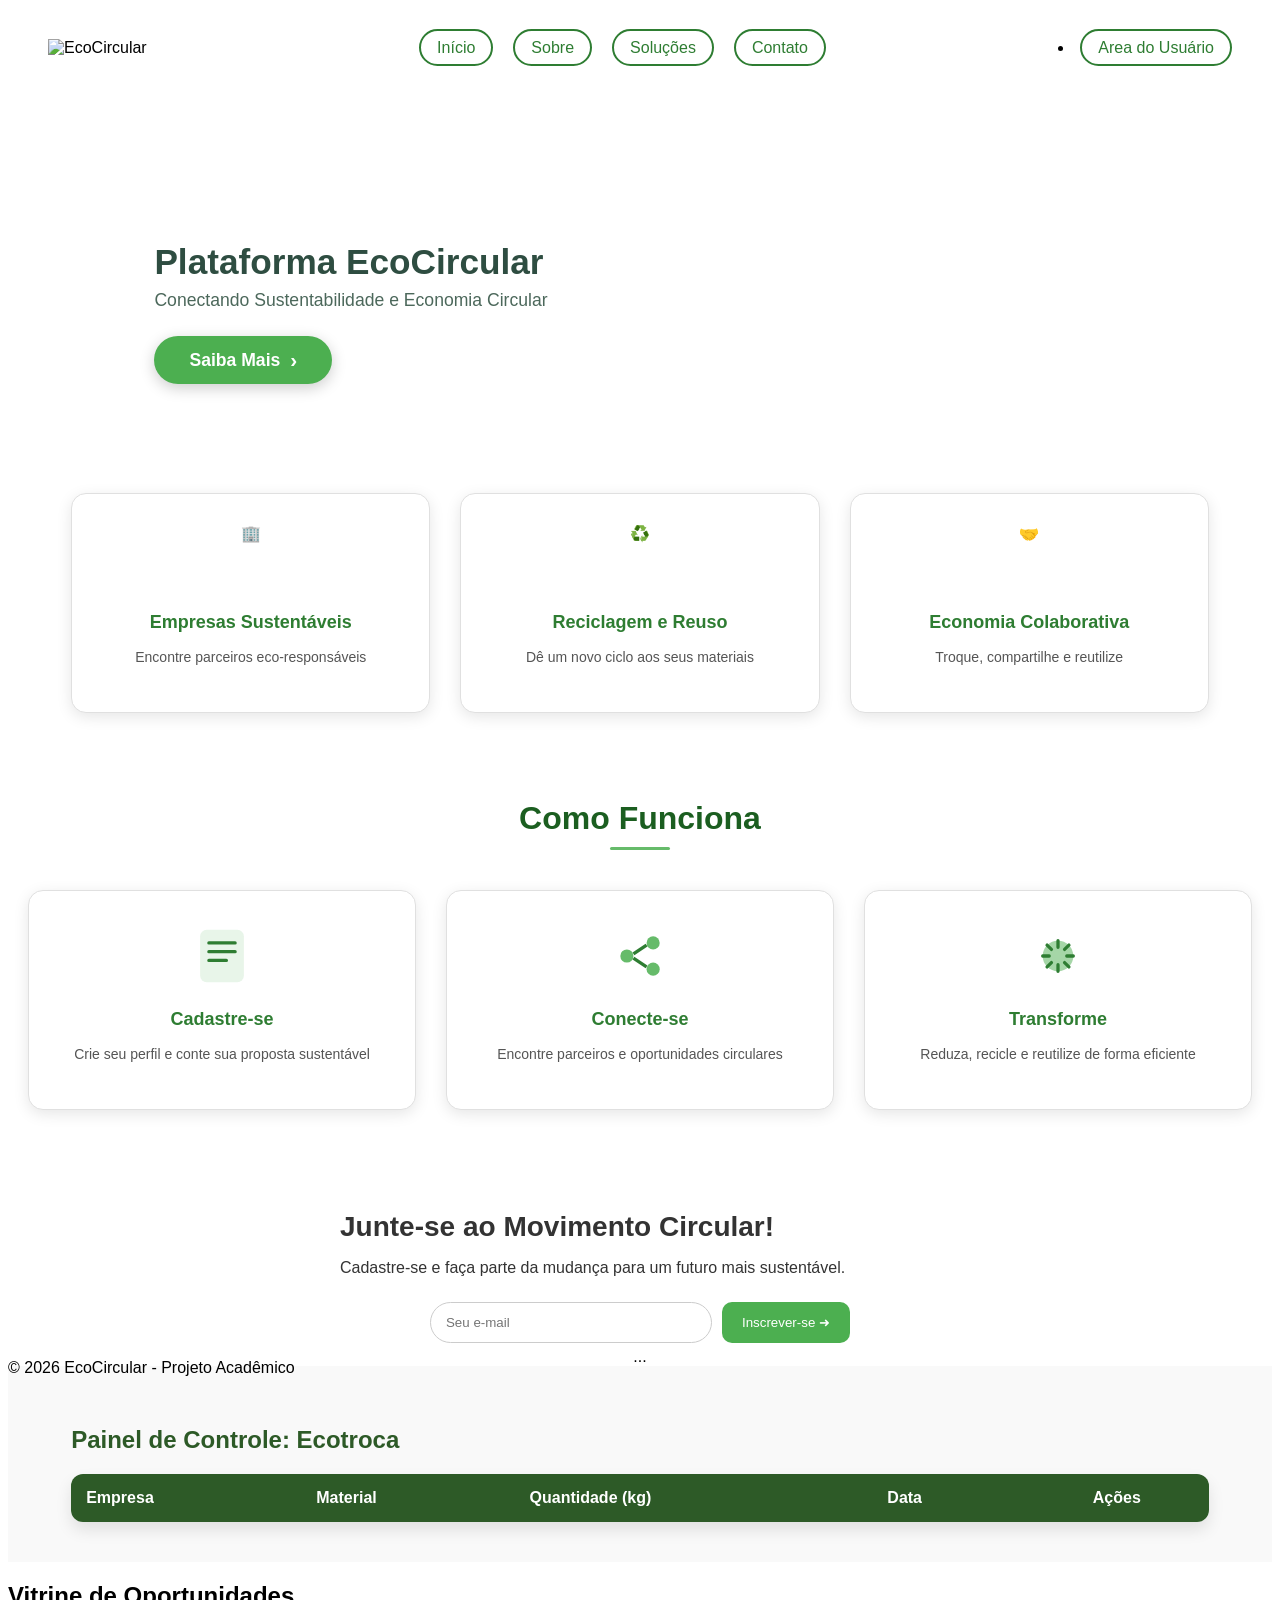
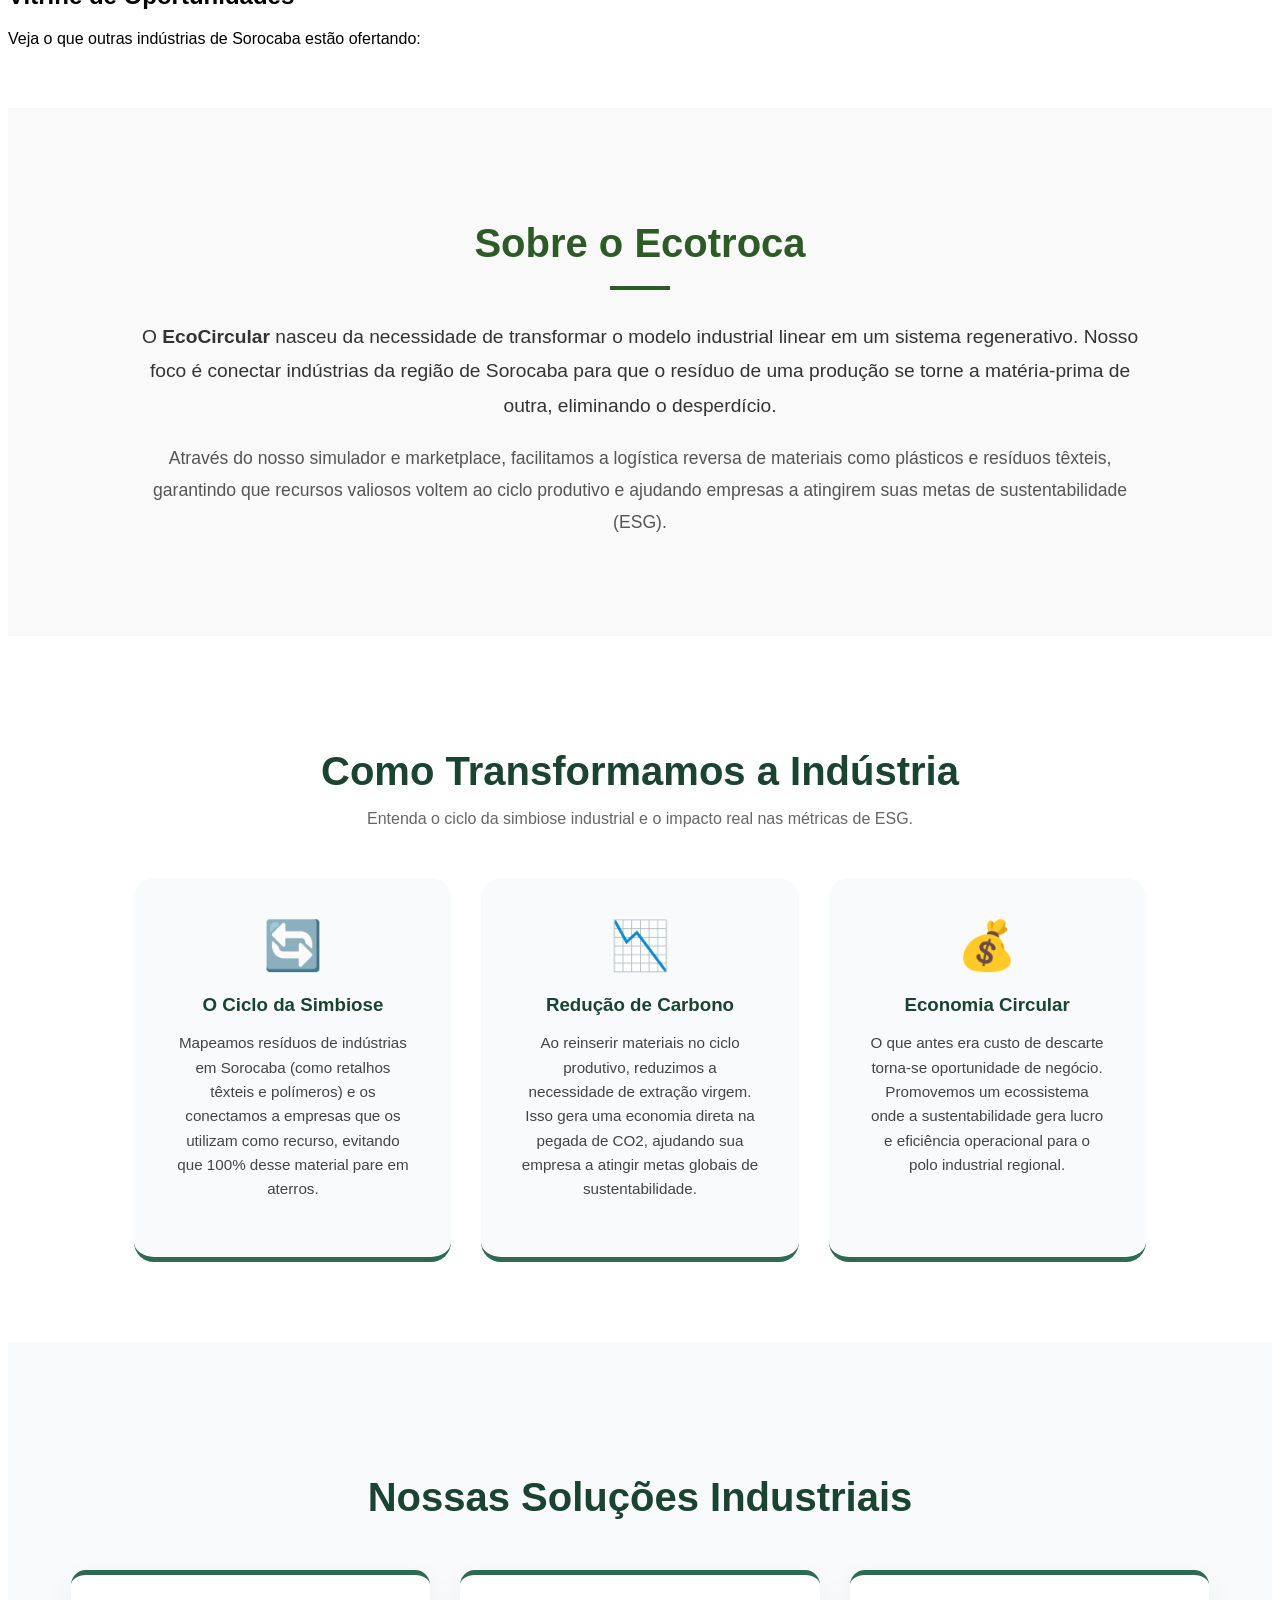
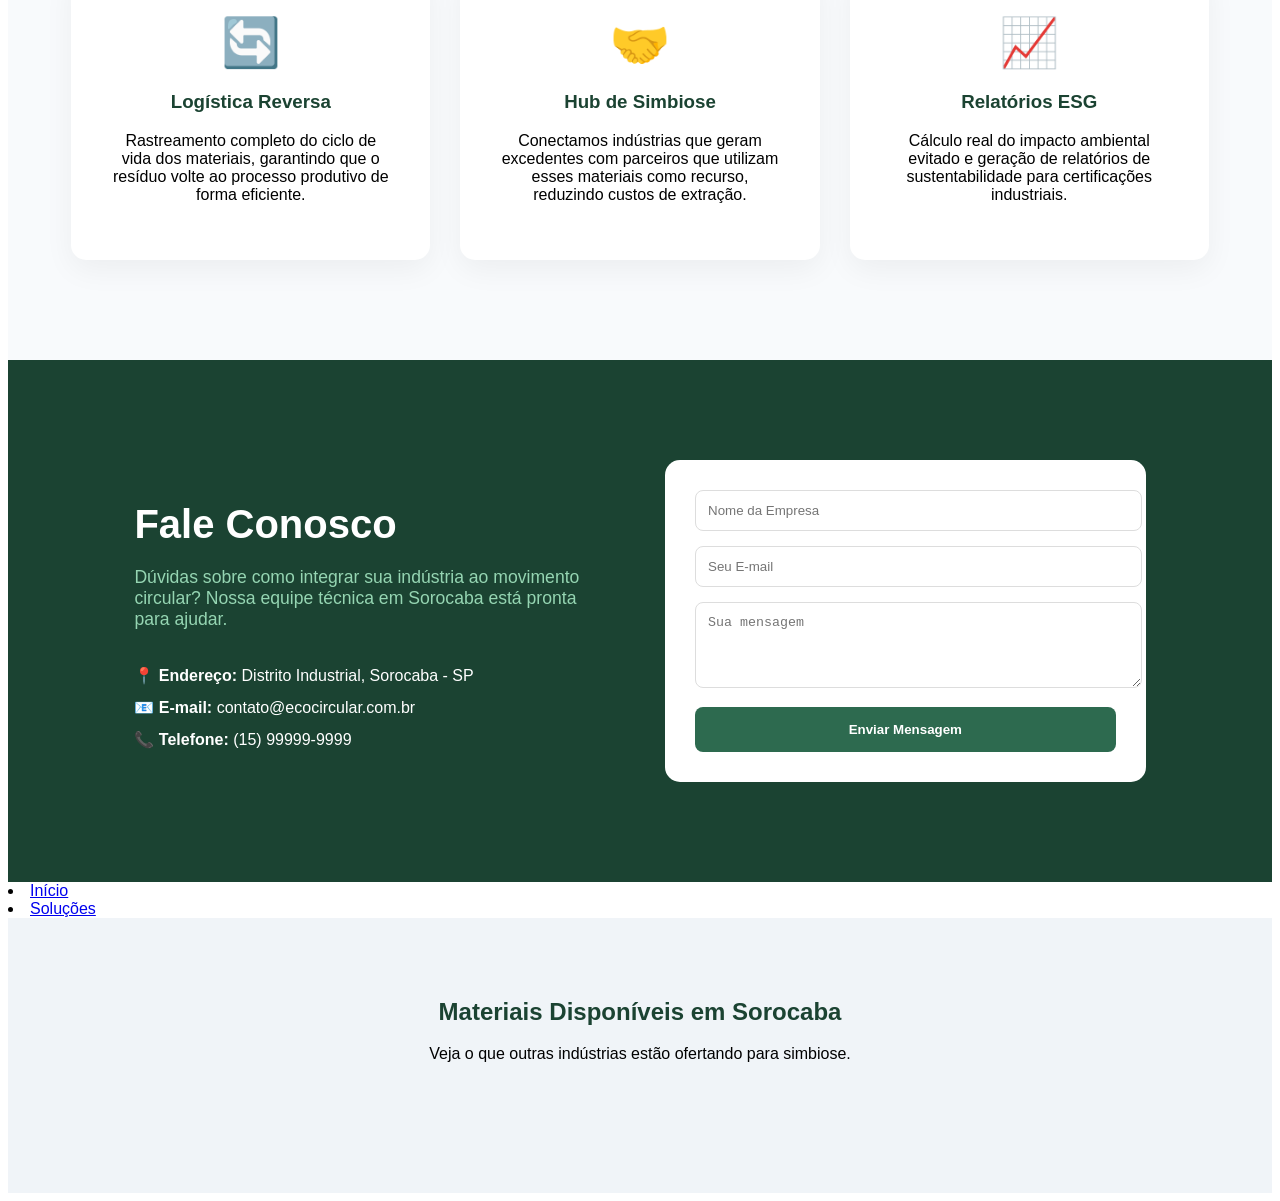
==== commit a3b49e84: "Add files via upload" ====
--- a/Index.html
+++ b/Index.html
@@ -159,6 +159,13 @@
     </div>
 </section>
 
+<section class="card-painel">
+    <h2><i class="fas fa-store"></i> Vitrine de Oportunidades</h2>
+    <p>Veja o que outras indústrias de Sorocaba estão ofertando:</p>
+    
+    <div id="vitrine" class="grid-vitrine"></div>
+</section>
+
 <script src="script.js"></script>
 
 <section id="sobre" style="padding: 80px 10%; background-color: #f9f9f9;">
@@ -261,5 +268,14 @@
     <li><a href="#inicio">Início</a></li>
 <li><a href="#soluções">Soluções</a></li>
 
+<section id="mercado" style="padding: 60px 10%; background: #f0f4f8;">
+    <h2 style="text-align: center; color: #1b4332;">Materiais Disponíveis em Sorocaba</h2>
+    <p style="text-align: center; margin-bottom: 30px;">Veja o que outras indústrias estão ofertando para simbiose.</p>
+    
+    <div id="vitrine" class="grid-vitrine"></div>
+</section>
+
+<script src="script.js"></script>
+<script src="banco.js"></script>
 </body>
 </html>
--- a/style.css
+++ b/style.css
@@ -414,3 +414,81 @@
     font-size: 1.3rem;
     font-weight: bold;
 }
+
+.grid-vitrine {
+    display: grid;
+    grid-template-columns: repeat(auto-fit, minmax(280px, 1fr)); /* Deixa os cards lado a lado */
+    gap: 20px; /* Espaço entre os cards */
+    margin-top: 20px;
+}
+
+.card-residuo {
+    background: #fff;
+    border: 1px solid #e2e8f0;
+    padding: 20px;
+    border-radius: 12px;
+    box-shadow: 0 4px 6px rgba(0,0,0,0.05);
+    transition: transform 0.2s;
+}
+
+.card-residuo:hover {
+    transform: translateY(-5px); /* Efeito de flutuar ao passar o mouse */
+    border-color: #2d6a4f;
+}
+
+/* Ajustes para Telas Menores (Celulares) */
+@media (max-width: 768px) {
+    .dashboard-body {
+        flex-direction: column; /* Joga a sidebar para cima ou esconde */
+    }
+
+    .sidebar {
+        width: 100%;
+        height: auto;
+        position: relative;
+    }
+
+    .dashboard-main {
+        margin-left: 0;
+        width: 100%;
+        padding: 20px;
+    }
+
+    .grid-form {
+        grid-template-columns: 1fr; /* Campos um embaixo do outro no celular */
+    }
+
+    .grid-vitrine {
+        grid-template-columns: 1fr; /* Cards ocupam a largura toda no celular */
+    }
+}
+.grid-vitrine {
+    display: grid;
+    grid-template-columns: repeat(auto-fill, minmax(250px, 1fr));
+    gap: 20px;
+    padding: 20px 0;
+}
+
+.card-residuo {
+    background: #fff;
+    border-radius: 12px;
+    padding: 20px;
+    box-shadow: 0 4px 15px rgba(0,0,0,0.1);
+    border-left: 5px solid #2d6a4f; /* Verde da EcoCircular */
+    transition: transform 0.2s;
+}
+
+.card-residuo:hover {
+    transform: translateY(-5px);
+}
+
+.btn-contato {
+    background-color: #1b4332;
+    color: white;
+    border: none;
+    padding: 10px;
+    border-radius: 5px;
+    cursor: pointer;
+    width: 100%;
+    margin-top: 10px;
+}
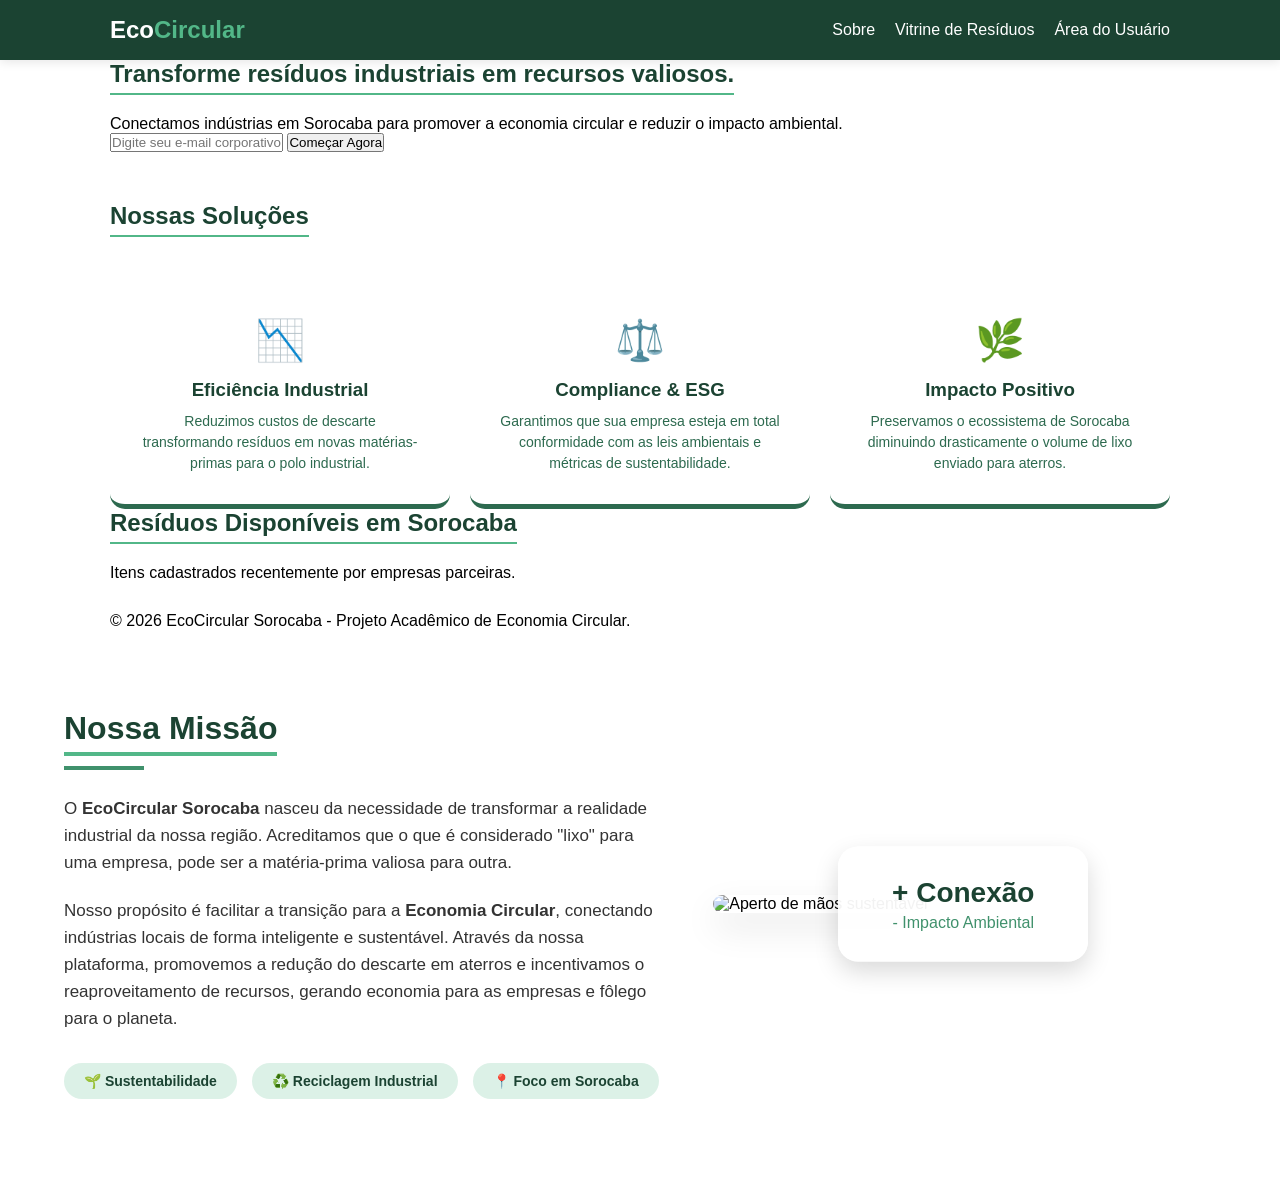
==== commit d4fb6aa3: "Add files via upload" ====
--- a/Index.html
+++ b/Index.html
@@ -1,281 +1,100 @@
-
 <!DOCTYPE html>
 <html lang="pt-br">
 <head>
     <meta charset="UTF-8">
     <meta name="viewport" content="width=device-width, initial-scale=1.0">
-    <title>EcoCircular | Plataforma de Economia Circular</title>
-    <link rel="stylesheet" href="style.css">
-</head>
-
+    <title>EcoCircular Sorocaba - Economia Circular</title>
+    <link rel="stylesheet" href="style.css"> </head>
 <body>
 
-  <div class="overlay"></div>
-
-    <header class="navbar">
-        <div class="logo"><img src="img/logoeco.jpeg" alt="EcoCircular" class="logo-img"></div>
-        
-        <nav>
+    <header>
+        <nav class="container">
+            <h1 class="logo">Eco<span>Circular</span></h1>
             <ul>
-                <li><a href="#inicio">Início</a></li>
                 <li><a href="#sobre">Sobre</a></li>
-                <li><a href="#solucoes">Soluções</a></li>
-                <li><a href="#contato">Contato</a></li>
-           </ul>
+                <li><a href="#vitrine">Vitrine de Resíduos</a></li>
+                <li><a href="usuario.html" class="btn-login">Área do Usuário</a></li>
+            </ul>
         </nav>
-       <li><a href="usuario.html" class="btn-dashboard">Area do Usuário</a></li>
     </header>
 
-<footer>
-    </footer>
-    <main>
-     <section class="hero-section">
-          <div class="bloco-conteudo-ecocircular">
-               <h1 class="titulo-plataforma">Plataforma EcoCircular</h1>
-               <p class="subtitulo-plataforma">Conectando Sustentabilidade e Economia Circular</p>
-              <a href="#saiba-mais" class="btn-verde-arredondado">Saiba Mais<span class="seta">›</span></a>
-          </div>
+    <section class="hero container">
+        <div class="hero-content">
+            <h2>Transforme resíduos industriais em recursos valiosos.</h2>
+            <p>Conectamos indústrias em Sorocaba para promover a economia circular e reduzir o impacto ambiental.</p>
+            
+            <form class="cta-form">
+                <input type="email" placeholder="Digite seu e-mail corporativo" required>
+                <button type="submit">Começar Agora</button>
+            </form>
+        </div>
     </section>
 
-        <section class="container-cards">
-            <div class="card">
-                <div class="icon">🏢</div>
-                <h3>Empresas Sustentáveis</h3>
-                <p>Encontre parceiros eco-responsáveis</p>
-            </div>
-            <div class="card">
-                <div class="icon">♻️</div>
-                <h3>Reciclagem e Reuso</h3>
-                <p>Dê um novo ciclo aos seus materiais</p>
-            </div>
-            <div class="card">
-                <div class="icon">🤝</div>
-                <h3>Economia Colaborativa</h3>
-                <p>Troque, compartilhe e reutilize</p>
-            </div>
-        </section>
+<section id="solucoes" class="container">
+    <h2 class="section-title" style="text-align: center; margin-top: 50px;">Nossas Soluções</h2>
+    <div class="grid-solucoes">
+        <div class="card-solucao">
+            <div class="icon-solucao">📉</div>
+            <h3>Eficiência Industrial</h3>
+            <p>Reduzimos custos de descarte transformando resíduos em novas matérias-primas para o polo industrial.</p>
+        </div>
+        
+        <div class="card-solucao">
+            <div class="icon-solucao">⚖️</div>
+            <h3>Compliance & ESG</h3>
+            <p>Garantimos que sua empresa esteja em total conformidade com as leis ambientais e métricas de sustentabilidade.</p>
+        </div>
 
-          <section class="como-funciona">
-  <h2>Como Funciona</h2>
-
-  <div class="cards">
-    <!-- Card 1 -->
-    <div class="card">
-      <div class="icon">
-        <svg viewBox="0 0 64 64">
-          <rect x="12" y="8" width="40" height="48" rx="6" fill="#E8F5E9"/>
-          <path d="M20 20h24M20 28h24M20 36h16" stroke="#2E7D32" stroke-width="3" stroke-linecap="round"/>
-        </svg>
-      </div>
-      <h3>Cadastre-se</h3>
-      <p>Crie seu perfil e conte sua proposta sustentável</p>
-    </div>
-
-    <!-- Card 2 -->
-    <div class="card">
-      <div class="icon">
-        <svg viewBox="0 0 64 64">
-          <circle cx="20" cy="32" r="6" fill="#66BB6A"/>
-          <circle cx="44" cy="20" r="6" fill="#66BB6A"/>
-          <circle cx="44" cy="44" r="6" fill="#66BB6A"/>
-          <line x1="26" y1="30" x2="38" y2="22" stroke="#2E7D32" stroke-width="3"/>
-          <line x1="26" y1="34" x2="38" y2="42" stroke="#2E7D32" stroke-width="3"/>
-        </svg>
-      </div>
-      <h3>Conecte-se</h3>
-      <p>Encontre parceiros e oportunidades circulares</p>
-    </div>
-
-    <!-- Card 3 -->
-    <div class="card">
-      <div class="icon">
-        <svg viewBox="0 0 64 64">
-          <circle cx="32" cy="32" r="14" fill="#A5D6A7"/>
-          <path d="M32 18v6M32 40v6M18 32h6M40 32h6M22 22l4 4M38 38l4 4M22 42l4-4M38 26l4-4"
-                stroke="#2E7D32" stroke-width="3" stroke-linecap="round"/>
-        </svg>
-      </div>
-      <h3>Transforme</h3>
-      <p>Reduza, recicle e reutilize de forma eficiente</p>
-    </div>
-  </div>
-</section>
-
-    </main>
-    <br>
-    
-        <section class="cta">
-  <div class="cta-container">
-    <h2>Junte-se ao Movimento Circular!</h2>
-    <p>Cadastre-se e faça parte da mudança para um futuro mais sustentável.</p>
-
-    <form class="cta-form">
-      <input type="email" placeholder="Seu e-mail" required>
-      <button type="submit">Inscrever-se ➜</button>
-    </form>
-  </div>
-</section>
-
-    <footer>
-        <p>&copy; 2026 EcoCircular - Projeto Acadêmico</p>
-    </footer>
-
-    </div>
-
-
-<section id="soluções" class="container-cards"> ... </section>
-<script>
-    const btnInscricao = document.querySelector('.botao-inscrever'); // Ajuste a classe conforme seu CSS
-    if(btnInscricao) {
-        btnInscricao.addEventListener('click', function(e) {
-            e.preventDefault();
-            const email = document.querySelector('input[type="email"]').value;
-            if(email) {
-                alert('Obrigado! Enviaremos as novidades da EcoCircular para: ' + email);
-            } else {
-                alert('Por favor, insira um e-mail válido.');
-            }
-        });
-    }
-</script>
-
-<section class="container-dados" style="padding: 40px 5%; background-color: #f9f9f9;">
-    <h2 style="color: #2D5A27; margin-bottom: 20px;">Painel de Controle: Ecotroca</h2>
-    
-    <div style="overflow-x: auto; background: white; border-radius: 12px; box-shadow: 0 8px 16px rgba(0,0,0,0.1);">
-        <table style="width: 100%; border-collapse: collapse; text-align: left;">
-            <thead>
-                <tr style="background-color: #2D5A27; color: white;">
-                    <th style="padding: 15px;">Empresa</th>
-                    <th style="padding: 15px;">Material</th>
-                    <th style="padding: 15px;">Quantidade (kg)</th>
-                    <th style="padding: 15px;">Data</th>
-                    <th style="padding: 15px; text-align: center;">Ações</th>
-                </tr>
-            </thead>
-            <tbody id="tabela-corpo">
-                </tbody>
-        </table>
+        <div class="card-solucao">
+            <div class="icon-solucao">🌿</div>
+            <h3>Impacto Positivo</h3>
+            <p>Preservamos o ecossistema de Sorocaba diminuindo drasticamente o volume de lixo enviado para aterros.</p>
+        </div>
     </div>
 </section>
 
-<section class="card-painel">
-    <h2><i class="fas fa-store"></i> Vitrine de Oportunidades</h2>
-    <p>Veja o que outras indústrias de Sorocaba estão ofertando:</p>
-    
-    <div id="vitrine" class="grid-vitrine"></div>
-</section>
+    <section id="vitrine" class="vitrine container">
+        <h2 class="section-title">Resíduos Disponíveis em Sorocaba</h2>
+        <p class="section-subtitle">Itens cadastrados recentemente por empresas parceiras.</p>
+        
+        <div id="grid-vitrine" class="grid-residuos">
+            </div>
+    </section>
 
-<script src="script.js"></script>
+    <footer class="container">
+        <p>&copy; 2026 EcoCircular Sorocaba - Projeto Acadêmico de Economia Circular.</p>
+    </footer>
 
-<section id="sobre" style="padding: 80px 10%; background-color: #f9f9f9;">
-    <div style="max-width: 1000px; margin: 0 auto; text-align: center;">
-        <h2 style="color: #2D5A27; font-size: 2.5rem; margin-bottom: 20px;">Sobre o Ecotroca</h2>
-        <div style="width: 60px; height: 4px; background: #2D5A27; margin: 0 auto 30px;"></div>
-        
-        <p style="font-size: 1.2rem; line-height: 1.8; color: #333; margin-bottom: 20px;">
-            O <strong>EcoCircular</strong> nasceu da necessidade de transformar o modelo industrial linear em um sistema regenerativo. Nosso foco é conectar indústrias da região de Sorocaba para que o resíduo de uma produção se torne a matéria-prima de outra, eliminando o desperdício.
-        </p>
+  <section class="missao-container">
+    <div class="missao-content">
+        <div class="missao-info">
+            <h2 class="titulo-verde">Nossa Missão</h2>
+            <div class="linha-decorativa"></div>
+            
+            <p>O <strong>EcoCircular Sorocaba</strong> nasceu da necessidade de transformar a realidade industrial da nossa região. Acreditamos que o que é considerado "lixo" para uma empresa, pode ser a matéria-prima valiosa para outra.</p>
+            
+            <p>Nosso propósito é facilitar a transição para a <strong>Economia Circular</strong>, conectando indústrias locais de forma inteligente e sustentável. Através da nossa plataforma, promovemos a redução do descarte em aterros e incentivamos o reaproveitamento de recursos, gerando economia para as empresas e fôlego para o planeta.</p>
+            
+            <div class="tags-missao">
+                <span class="tag-item">🌱 Sustentabilidade</span>
+                <span class="tag-item">♻️ Reciclagem Industrial</span>
+                <span class="tag-item">📍 Foco em Sorocaba</span>
+            </div>
+        </div>
 
-        <p style="font-size: 1.1rem; line-height: 1.8; color: #555;">
-            Através do nosso simulador e marketplace, facilitamos a logística reversa de materiais como plásticos e resíduos têxteis, garantindo que recursos valiosos voltem ao ciclo produtivo e ajudando empresas a atingirem suas metas de sustentabilidade (ESG).
-        </p>
-    </div>
-</section>
-
-<section id="saiba-mais" class="detalhes-projeto">
-    <div class="container">
-        <h2 class="titulo-sessao">Como Transformamos a Indústria</h2>
-        <p class="subtitulo">Entenda o ciclo da simbiose industrial e o impacto real nas métricas de ESG.</p>
-
-        <div class="grid-detalhes">
-            <div class="card-detalhe">
-                <div class="icon-box">🔄</div>
-                <h3>O Ciclo da Simbiose</h3>
-                <p>Mapeamos resíduos de indústrias em Sorocaba (como retalhos têxteis e polímeros) e os conectamos a empresas que os utilizam como recurso, evitando que 100% desse material pare em aterros.</p>
-            </div>
-
-            <div class="card-detalhe">
-                <div class="icon-box">📉</div>
-                <h3>Redução de Carbono</h3>
-                <p>Ao reinserir materiais no ciclo produtivo, reduzimos a necessidade de extração virgem. Isso gera uma economia direta na pegada de CO2, ajudando sua empresa a atingir metas globais de sustentabilidade.</p>
-            </div>
-
-            <div class="card-detalhe">
-                <div class="icon-box">💰</div>
-                <h3>Economia Circular</h3>
-                <p>O que antes era custo de descarte torna-se oportunidade de negócio. Promovemos um ecossistema onde a sustentabilidade gera lucro e eficiência operacional para o polo industrial regional.</p>
+        <div class="missao-visual">
+            <div class="foto-wrapper">
+                <img src="https://images.unsplash.com/photo-1542601906990-b4d3fb778b09?q=80&w=2013&auto=format&fit=crop" alt="Aperto de mãos sustentável">
+                
+                <div class="card-conexao">
+                    <h3>+ Conexão</h3>
+                    <p>- Impacto Ambiental</p>
+                </div>
             </div>
         </div>
     </div>
 </section>
 
-<section id="solucoes" style="padding: 100px 5%; background-color: #f8fafc;">
-    <h2 style="text-align: center; color: #1b4332; font-size: 2.5rem; margin-bottom: 50px;">Nossas Soluções Industriais</h2>
-    
-    <div style="display: grid; grid-template-columns: repeat(auto-fit, minmax(300px, 1fr)); gap: 30px; max-width: 1200px; margin: 0 auto;">
-        
-        <div style="background: white; padding: 40px; border-radius: 15px; box-shadow: 0 10px 30px rgba(0,0,0,0.05); text-align: center; border-top: 5px solid #2d6a4f;">
-            <div style="font-size: 3rem; margin-bottom: 20px;">🔄</div>
-            <h3 style="color: #1b4332;">Logística Reversa</h3>
-            <p>Rastreamento completo do ciclo de vida dos materiais, garantindo que o resíduo volte ao processo produtivo de forma eficiente.</p>
-        </div>
-
-        <div style="background: white; padding: 40px; border-radius: 15px; box-shadow: 0 10px 30px rgba(0,0,0,0.05); text-align: center; border-top: 5px solid #2d6a4f;">
-            <div style="font-size: 3rem; margin-bottom: 20px;">🤝</div>
-            <h3 style="color: #1b4332;">Hub de Simbiose</h3>
-            <p>Conectamos indústrias que geram excedentes com parceiros que utilizam esses materiais como recurso, reduzindo custos de extração.</p>
-        </div>
-
-        <div style="background: white; padding: 40px; border-radius: 15px; box-shadow: 0 10px 30px rgba(0,0,0,0.05); text-align: center; border-top: 5px solid #2d6a4f;">
-            <div style="font-size: 3rem; margin-bottom: 20px;">📈</div>
-            <h3 style="color: #1b4332;">Relatórios ESG</h3>
-            <p>Cálculo real do impacto ambiental evitado e geração de relatórios de sustentabilidade para certificações industriais.</p>
-        </div>
-
-    </div>
-</section>
-
-<section id="contato" style="padding: 100px 10%; background-color: #1b4332; color: white;">
-    <div style="max-width: 1100px; margin: 0 auto; display: grid; grid-template-columns: repeat(auto-fit, minmax(300px, 1fr)); gap: 50px; align-items: center;">
-        
-        <div>
-            <h2 style="font-size: 2.5rem; margin-bottom: 20px;">Fale Conosco</h2>
-            <p style="font-size: 1.1rem; color: #95d5b2; margin-bottom: 30px;">
-                Dúvidas sobre como integrar sua indústria ao movimento circular? Nossa equipe técnica em Sorocaba está pronta para ajudar.
-            </p>
-            <ul style="list-style: none; padding: 0; line-height: 2;">
-                <li>📍 <strong>Endereço:</strong> Distrito Industrial, Sorocaba - SP</li>
-                <li>📧 <strong>E-mail:</strong> contato@ecocircular.com.br</li>
-                <li>📞 <strong>Telefone:</strong> (15) 99999-9999</li>
-            </ul>
-        </div>
-
-        <div style="background: white; padding: 30px; border-radius: 15px; color: #333;">
-            <form action="#">
-                <input type="text" placeholder="Nome da Empresa" style="width: 100%; padding: 12px; margin-bottom: 15px; border-radius: 8px; border: 1px solid #ddd;">
-                <input type="email" placeholder="Seu E-mail" style="width: 100%; padding: 12px; margin-bottom: 15px; border-radius: 8px; border: 1px solid #ddd;">
-                <textarea placeholder="Sua mensagem" rows="4" style="width: 100%; padding: 12px; margin-bottom: 15px; border-radius: 8px; border: 1px solid #ddd;"></textarea>
-                <button type="submit" style="width: 100%; padding: 15px; background: #2d6a4f; color: white; border: none; border-radius: 8px; font-weight: bold; cursor: pointer;">
-                    Enviar Mensagem
-                </button>
-            </form>
-        </div>
-
-    </div>
-</section>
-
-    <li><a href="#inicio">Início</a></li>
-<li><a href="#soluções">Soluções</a></li>
-
-<section id="mercado" style="padding: 60px 10%; background: #f0f4f8;">
-    <h2 style="text-align: center; color: #1b4332;">Materiais Disponíveis em Sorocaba</h2>
-    <p style="text-align: center; margin-bottom: 30px;">Veja o que outras indústrias estão ofertando para simbiose.</p>
-    
-    <div id="vitrine" class="grid-vitrine"></div>
-</section>
-
-<script src="script.js"></script>
-<script src="banco.js"></script>
+    <script src="script.js"></script>
 </body>
 </html>
--- a/style.css
+++ b/style.css
@@ -1,494 +1,380 @@
+/* Configurações Gerais */
+* {
+    margin: 0;
+    padding: 0;
+    box-sizing: border-box;
+    font-family: 'Segoe UI', Tahoma, Geneva, Verdana, sans-serif;
+}
 
 body {
-    font-family: Arial, Helvetica, sans-serif;
-
-  
-  background-image: url('img/fundoSite.jpeg');
-  background-size: cover;
-  border-radius: 15px;
-  background-position: center;
-  background-attachment: fixed;
-
-
-.overlay {
-  background: rgba(255, 255, 255, 0.85);  
-}
-}
-
-.logo-img {
-    width: 250px; 
-}
-.navbar {
+    background-image: linear-gradient(rgba(255, 255, 255, 0.85), rgba(255, 255, 255, 0.85)), 
+                      url('https://images.unsplash.com/photo-1542601906990-b4d3fb778b09?q=80&w=2013&auto=format&fit=crop'); 
+    background-size: cover;
+    background-position: center;
+    background-attachment: fixed;
+}
+
+.container {
+    max-width: 1100px;
+    margin: 0 auto;
+    padding: 0 20px;
+}
+
+/* Cabeçalho */
+header {
+    background: #1b4332;
+    color: white;
+    padding: 1rem 0;
+    box-shadow: 0 2px 10px rgba(0,0,0,0.1);
+}
+
+header .container {
     display: flex;
     justify-content: space-between;
     align-items: center;
-    padding: 15px 40px;
-}
-
-.navbar ul {
-    display: flex;
-    list-style: none;
+}
+
+.logo { font-size: 1.5rem; font-weight: bold; }
+.logo span { color: #52b788; }
+
+nav ul { display: flex; list-style: none; }
+nav ul li { margin-left: 20px; }
+nav ul li a { color: white; text-decoration: none; font-weight: 500; }
+
+/* Cards do Painel */
+.card-painel {
+    background: white;
+    padding: 30px;
+    border-radius: 12px;
+    box-shadow: 0 4px 20px rgba(0,0,0,0.05);
+    margin-top: 30px;
+}
+
+h2 {
+    color: #1b4332;
+    margin-bottom: 20px;
+    border-bottom: 2px solid #52b788;
+    display: inline-block;
+    padding-bottom: 5px;
+}
+
+/* Formulário Alinhado */
+#form-residuo {
+    display: grid;
+    grid-template-columns: 1fr 1fr;
     gap: 20px;
 }
-.navbar a:hover {
-    background-color: #2e7d32;
+
+.input-group {
+    display: flex;
+    flex-direction: column;
+}
+
+.input-group label {
+    font-weight: 600;
+    margin-bottom: 5px;
+    color: #2d6a4f;
+}
+
+.input-group input {
+    padding: 12px;
+    border: 1px solid #ddd;
+    border-radius: 6px;
+    font-size: 1rem;
+}
+
+.btn-save {
+    grid-column: span 2;
+    background: #2d6a4f;
     color: white;
-}
-
-.navbar a {
-    text-decoration: none;
-    color: #2e7d32;
-    border: 2px solid #2e7d32;
-    padding: 8px 16px;
+    padding: 15px;
+    border: none;
+    border-radius: 6px;
+    font-size: 1.1rem;
+    font-weight: bold;
+    cursor: pointer;
+    transition: background 0.3s;
+}
+
+.btn-save:hover { background: #1b4332; }
+
+/* Tabela Profissional */
+.tabela-db {
+    width: 100%;
+    border-collapse: collapse;
+    margin-top: 10px;
+    background: white;
+}
+
+.tabela-db th {
+    background-color: #f8fbf9;
+    color: #1b4332;
+    padding: 15px;
+    text-align: left;
+    border-bottom: 2px solid #52b788;
+}
+
+.tabela-db td {
+    padding: 15px;
+    border-bottom: 1px solid #eee;
+}
+
+.tabela-db tr:hover { background-color: #f1f8f5; }
+
+/* Botão Excluir */
+.btn-excluir {
+    background: #e63946;
+    color: white;
+    border: none;
+    padding: 8px 12px;
+    border-radius: 4px;
+    cursor: pointer;
+    transition: 0.3s;
+}
+
+.btn-excluir:hover { background: #b91c1c; }
+
+/* Vitrine de Cards (Index) */
+.grid-residuos {
+    display: grid;
+    grid-template-columns: repeat(auto-fill, minmax(280px, 1fr));
+    gap: 25px;
+    margin-top: 30px;
+}
+
+.card-residuo {
+    background: white;
+    padding: 20px;
+    border-radius: 10px;
+    border-left: 5px solid #52b788;
+    box-shadow: 0 4px 15px rgba(0,0,0,0.05);
+}
+
+/* Seção Sobre Nós */
+.sobre-sessao {
+    padding: 60px 20px;
+    background-color: #ffffff;
+    border-radius: 15px;
+    margin-top: 40px;
+}
+
+.sobre-conteudo {
+    display: flex;
+    align-items: center;
+    gap: 50px;
+    flex-wrap: wrap; /* Garante que funcione no celular */
+}
+
+.sobre-texto {
+    flex: 1;
+    min-width: 300px;
+}
+
+.titulo-verde {
+    color: #1b4332;
+    font-size: 2.2rem;
+    margin-bottom: 20px;
+    border-bottom: 4px solid #52b788;
+    display: inline-block;
+}
+
+.sobre-texto p {
+    font-size: 1.1rem;
+    color: #444;
+    margin-bottom: 15px;
+    text-align: justify;
+}
+
+.badges-ecologicos {
+    display: flex;
+    gap: 10px;
+    margin-top: 25px;
+    flex-wrap: wrap;
+}
+
+.badges-ecologicos span {
+    background: #d8f3dc;
+    color: #1b4332;
+    padding: 8px 15px;
     border-radius: 20px;
-    transition: 0.3s;
-}
-
-.navbar a:hover {
-    background-color: #2e7d32;
-    color: white;
-}
-
-.nav {
-  
-    display: flex;
+    font-weight: bold;
+    font-size: 0.9rem;
+}
+
+/* Lado Direito - Destaque Visual */
+.sobre-imagem {
+    flex: 1;
+    min-width: 300px;
+    height: 300px;
+    background: #2d6a4f;
+    border-radius: 20px;
+    display: flex;
+    align-items: center;
+    justify-content: center;
+    position: relative;
+    overflow: hidden;
+}
+
+.caixa-destaque {
+    background: rgba(255, 255, 255, 0.9);
+    padding: 30px;
+    border-radius: 10px;
+    text-align: center;
+    box-shadow: 0 10px 30px rgba(0,0,0,0.1);
+}
+
+.caixa-destaque h3 {
+    color: #1b4332;
+    font-size: 1.8rem;
+}
+
+/* ESTILOS DA SEÇÃO DE SOLUÇÕES */
+.grid-solucoes {
+    display: grid;
+    grid-template-columns: repeat(auto-fit, minmax(250px, 1fr));
     gap: 20px;
-}
-
-.nav a {
-    text-decoration: none;
-    color: #333;
-    font-weight: 500;
-    padding: 8px 14px;
-    border-radius: 8px;
-    transition: 0.3s;
-}
-
-nav a:hover {
-    background-color: #2e7d32;
-    color: white;
-}
-
-nav a {
-    text-decoration: none;
-    color: #2e7d32;
-    border: 2px solid #2e7d32;
-    padding: 8px 16px;
-    border-radius: 20px;
-    transition: 0.3s;
-}
-
-nav a:hover {
-    background-color: #2e7d32;
-    color: white;
-}
-
-.hero-section {
-  
-  background-image: url('img/fundoHero.jpeg'); 
-  background-size: cover; 
-  background-position: center; 
-  min-height: 450px; 
-  display: flex;
-  align-items: center;
-  padding-left: 10%; 
-  width: 100%;
-}
-
-.hero-content {
-  
-  max-width: 500px;
-}
-
-.bloco-conteudo-ecocircular {
-  
-  font-family: 'Poppins', sans-serif;
-  text-align: left; 
-  padding: 20px;
-}
-
-
-.titulo-plataforma {
-  font-weight: 600; 
-  font-size: 2.2rem; 
-  color: #2e4d41; 
-  margin-top: 0;
-  margin-bottom: 8px; 
-}
-
-.subtitulo-plataforma {
-  font-weight: 400; 
-  font-size: 1.1rem; 
-  color: #4c685b; 
-  margin-top: 0;
-  margin-bottom: 25px; 
-}
-
-
-.botao-saiba-mais {
-  display: inline-block;
-  text-decoration: none;
-  border-radius: 50px; 
-  background-image: linear-gradient(180deg, #7ba56a 0%, #5d844e 100%);
-  color: #ffffff; 
-  font-family: 'Montserrat', sans-serif; 
-  font-weight: 700; 
-  font-size: 0.95rem; 
-  padding: 12px 25px;
-  box-shadow: 0 4px 6px rgba(0, 0, 0, 0.1);
-  transition: all 0.3s ease;
-}
-
-.botao-saiba-mais:hover {
- 
-  background-image: linear-gradient(180deg, #8cb67b 0%, #6a955a 100%);
-  box-shadow: 0 6px 10px rgba(0, 0, 0, 0.15);
-  transform: translateY(-1px); 
-}
-
-
-.seta-botao {
-  margin-left: 8px; 
-  font-size: 1.2rem;
-  vertical-align: middle;
-}
-
-
-.container-cards {
-    display: flex;
-    justify-content: center;
-    gap: 30px;
-    margin-top: -45px; 
-    padding: 0 5%;
-}
-
-.card {
-    background: white;
+    margin-top: 30px;
+}
+
+.card-solucao {
+    background: rgba(255, 255, 255, 0.8);
     padding: 30px;
     border-radius: 15px;
     text-align: center;
-    box-shadow: 0 4px 15px rgba(0,0,0,0.1);
+    border-bottom: 5px solid #2d6a4f; /* Linha verde em baixo */
+    transition: transform 0.3s ease;
+    backdrop-filter: blur(5px);
+}
+
+.card-solucao:hover {
+    transform: translateY(-10px); /* Efeito de flutuar ao passar o mouse */
+}
+
+.icon-solucao {
+    font-size: 40px;
+    margin-bottom: 15px;
+}
+
+.card-solucao h3 {
+    color: #1b4332;
+    margin-bottom: 10px;
+}
+
+.card-solucao p {
+    color: #2d6a4f;
+    font-size: 14px;
+    line-height: 1.5;
+}
+
+/* CONTAINER PRINCIPAL */
+.missao-container {
+    padding: 80px 5%;
+    background-color: #ffffff; /* Fundo branco para destacar o conteúdo */
+}
+
+.missao-content {
+    max-width: 1200px;
+    margin: 0 auto;
+    display: flex;
+    align-items: center;
+    gap: 40px;
+}
+
+/* LADO DO TEXTO */
+.missao-info {
+    flex: 1.2;
+}
+
+.titulo-verde {
+    color: #1b4332;
+    font-size: 32px;
+    margin-bottom: 10px;
+}
+
+.linha-decorativa {
+    width: 80px;
+    height: 4px;
+    background-color: #40916c;
+    margin-bottom: 25px;
+}
+
+.missao-info p {
+    color: #333;
+    line-height: 1.6;
+    margin-bottom: 20px;
+    font-size: 17px;
+}
+
+.tags-missao {
+    display: flex;
+    gap: 15px;
+    margin-top: 30px;
+}
+
+.tag-item {
+    background-color: #dcf1e7;
+    color: #1b4332;
+    padding: 10px 20px;
+    border-radius: 30px;
+    font-weight: 600;
+    font-size: 14px;
+}
+
+/* LADO DA IMAGEM E CARD */
+.missao-visual {
     flex: 1;
-}
-
-
-button {
-    cursor: pointer;
-    border: none;
+    display: flex;
+    justify-content: center;
+}
+
+.foto-wrapper {
+    position: relative;
+    width: 100%;
+    max-width: 500px;
+}
+
+.foto-wrapper img {
+    width: 100%;
     border-radius: 25px;
-    padding: 10px 25px;
-    transition: 0.3s;
-}
-
-.btn-main { background: var(--verde-escuro); color: white; }
-.btn-user { background: var(--verde-claro); color: white; }
-
-.como-funciona {
-  padding: 60px 20px;
-  
-  text-align: center;
-  background: linear-gradient(180deg,);
-}
-
-.como-funciona h2 {
-  font-size: 32px;
-  margin-bottom: 40px;
-  color: #1b5e20;
-  position: relative;
-}
-
-.como-funciona h2::after {
-  content: "";
-  display: block;
-  width: 60px;
-  height: 3px;
-  background: #66bb6a;
-  margin: 10px auto 0;
-  border-radius: 2px;
-}
-
-.cards {
-  display: flex;
-  justify-content: center;
-  gap: 30px;
-  flex-wrap: wrap;
-}
-
-.card {
-  background: white;
-  border-radius: 15px;
-  padding: 30px;
-  width: 260px;
-  box-shadow: 0 4px 15px rgba(0,0,0,0.1);
-  transition: all 0.3s ease;
-  border: 1px solid #e0e0e0;
-}
-
-.card:hover {
-  transform: translateY(-8px);
-  box-shadow: 0 10px 25px rgba(0,0,0,0.12);
-}
-
-.icon {
-  width: 70px;
-  height: 70px;
-  margin: 0 auto 15px;
-}
-
-.icon svg {
-  width: 100%;
-  height: 100%;
-}
-
-.card h3 {
-  font-size: 18px;
-  color: #2e7d32;
-  margin-bottom: 10px;
-}
-
-.card p {
-  font-size: 14px;
-  color: #555;
-  line-height: 1.5;
-}
-
-.cta {
-  background: none;
-}
-
-.cta-container {
-  max-width: 600px;
-  margin: 0 auto;
-}
-
-.cta h2 {
-  font-size: 28px;
-  margin-bottom: 10px;
-}
-
-.cta p {
-  font-size: 16px;
-  margin-bottom: 25px;
-}
-
-.cta-form {
-  display: flex;
-  justify-content: center;
-  gap: 10px;
-  flex-wrap: wrap;
-}
-
-.cta-form input {
-  padding: 12px 15px;
-  border: none;
-  border-radius: 25px;
-  width: 250px;
-  outline: none;
-}
-
-.cta-form button {
-  padding: 12px 20px;
-  border: none;
-  border-radius: 10px;
-  background-color: #1b5e20;
-  color: white;
-  cursor: pointer;
-  transition: 0.3s;
-}
-
-.cta-form button:hover {
-  background-color: #144d17;
-}
-.cta {
-  background: transparent;
-  color: #333; 
-}
-.cta-form input {
-  border: 1px solid #ccc;
-}
-
-.cta-form button {
-  background-color: #4CAF50;
-}
-html { scroll-behavior: smooth; }
-.card {
-    transition: transform 0.3s ease, box-shadow 0.3s ease;
-    cursor: pointer;
-}
-
-.card:hover {
-    transform: translateY(-10px); /* O card sobe levemente */
-    box-shadow: 0 10px 20px rgba(0,0,0,0.2);
-    border: 1px solid #66BB6A;
-}
-@media (max-width: 768px) {
-    .container-cards, .passos {
+    box-shadow: 0 15px 35px rgba(0,0,0,0.1);
+}
+
+/* O CARD "+ CONEXÃO" EXATAMENTE COMO NA FOTO */
+.card-conexao {
+    position: absolute;
+    top: 50%;
+    left: 50%;
+    transform: translate(-50%, -50%); /* Centraliza o card sobre a imagem */
+    background: rgba(255, 255, 255, 0.95);
+    padding: 30px 40px;
+    border-radius: 20px;
+    text-align: center;
+    box-shadow: 0 10px 25px rgba(0,0,0,0.15);
+    min-width: 250px;
+}
+
+.card-conexao h3 {
+    color: #1b4332;
+    font-size: 28px;
+    margin: 0;
+}
+
+.card-conexao p {
+    color: #40916c;
+    margin: 5px 0 0 0;
+    font-size: 16px;
+}
+
+/* AJUSTE PARA CELULAR */
+@media (max-width: 900px) {
+    .missao-content {
         flex-direction: column;
-        align-items: center;
+        text-align: center;
     }
-}
-
-html {
-    scroll-behavior: smooth;
-}
-
-.detalhes-projeto {
-    padding: 80px 10%;
-    background-color: #ffffff;
-    text-align: center;
-}
-
-.titulo-sessao {
-    color: #1b4332;
-    font-size: 2.5rem;
-    margin-bottom: 10px;
-}
-
-.subtitulo {
-    color: #666;
-    margin-bottom: 50px;
-}
-
-.grid-detalhes {
-    display: grid;
-    grid-template-columns: repeat(auto-fit, minmax(300px, 1fr));
-    gap: 30px;
-}
-
-.card-detalhe {
-    background: #f8fafc;
-    padding: 40px;
-    border-radius: 20px;
-    transition: transform 0.3s ease;
-    border-bottom: 5px solid #2d6a4f;
-}
-
-.card-detalhe:hover {
-    transform: translateY(-10px);
-}
-
-.icon-box {
-    font-size: 3rem;
-    margin-bottom: 20px;
-}
-
-.card-detalhe h3 {
-    color: #1b4332;
-    margin-bottom: 15px;
-}
-
-.card-detalhe p {
-    color: #444;
-    line-height: 1.6;
-    font-size: 0.95rem;
-}
-
-.btn-verde-arredondado {
-    display: inline-flex;
-    align-items: center;
-    justify-content: center;
-    background-color: #4CAF50; /* Verde principal */
-    color: white !important; /* Cor do texto branca */
-    text-decoration: none !important; /* Remove o sublinhado roxo */
-    padding: 12px 35px;
-    border-radius: 50px; /* Deixa as pontas totalmente arredondadas */
-    font-family: 'Poppins', sans-serif;
-    font-weight: 600;
-    font-size: 1.1rem;
-    transition: all 0.3s ease;
-    box-shadow: 0 4px 15px rgba(0, 0, 0, 0.2);
-    border: none;
-    cursor: pointer;
-}
-
-/* Efeito ao passar o mouse (Hover) */
-.btn-verde-arredondado:hover {
-    background-color: #45a049; /* Verde um pouco mais escuro */
-    transform: scale(1.05); /* Aumenta levemente o botão */
-    box-shadow: 0 6px 20px rgba(0, 0, 0, 0.3);
-}
-
-/* Estilo da setinha lateral */
-.seta {
-    margin-left: 10px;
-    font-size: 1.3rem;
-    font-weight: bold;
-}
-
-.grid-vitrine {
-    display: grid;
-    grid-template-columns: repeat(auto-fit, minmax(280px, 1fr)); /* Deixa os cards lado a lado */
-    gap: 20px; /* Espaço entre os cards */
-    margin-top: 20px;
-}
-
-.card-residuo {
-    background: #fff;
-    border: 1px solid #e2e8f0;
-    padding: 20px;
-    border-radius: 12px;
-    box-shadow: 0 4px 6px rgba(0,0,0,0.05);
-    transition: transform 0.2s;
-}
-
-.card-residuo:hover {
-    transform: translateY(-5px); /* Efeito de flutuar ao passar o mouse */
-    border-color: #2d6a4f;
-}
-
-/* Ajustes para Telas Menores (Celulares) */
-@media (max-width: 768px) {
-    .dashboard-body {
-        flex-direction: column; /* Joga a sidebar para cima ou esconde */
+    .linha-decorativa {
+        margin: 0 auto 25px auto;
     }
-
-    .sidebar {
-        width: 100%;
-        height: auto;
-        position: relative;
+    .tags-missao {
+        justify-content: center;
     }
-
-    .dashboard-main {
-        margin-left: 0;
-        width: 100%;
-        padding: 20px;
-    }
-
-    .grid-form {
-        grid-template-columns: 1fr; /* Campos um embaixo do outro no celular */
-    }
-
-    .grid-vitrine {
-        grid-template-columns: 1fr; /* Cards ocupam a largura toda no celular */
-    }
-}
-.grid-vitrine {
-    display: grid;
-    grid-template-columns: repeat(auto-fill, minmax(250px, 1fr));
-    gap: 20px;
-    padding: 20px 0;
-}
-
-.card-residuo {
-    background: #fff;
-    border-radius: 12px;
-    padding: 20px;
-    box-shadow: 0 4px 15px rgba(0,0,0,0.1);
-    border-left: 5px solid #2d6a4f; /* Verde da EcoCircular */
-    transition: transform 0.2s;
-}
-
-.card-residuo:hover {
-    transform: translateY(-5px);
-}
-
-.btn-contato {
-    background-color: #1b4332;
-    color: white;
-    border: none;
-    padding: 10px;
-    border-radius: 5px;
-    cursor: pointer;
-    width: 100%;
-    margin-top: 10px;
 }
